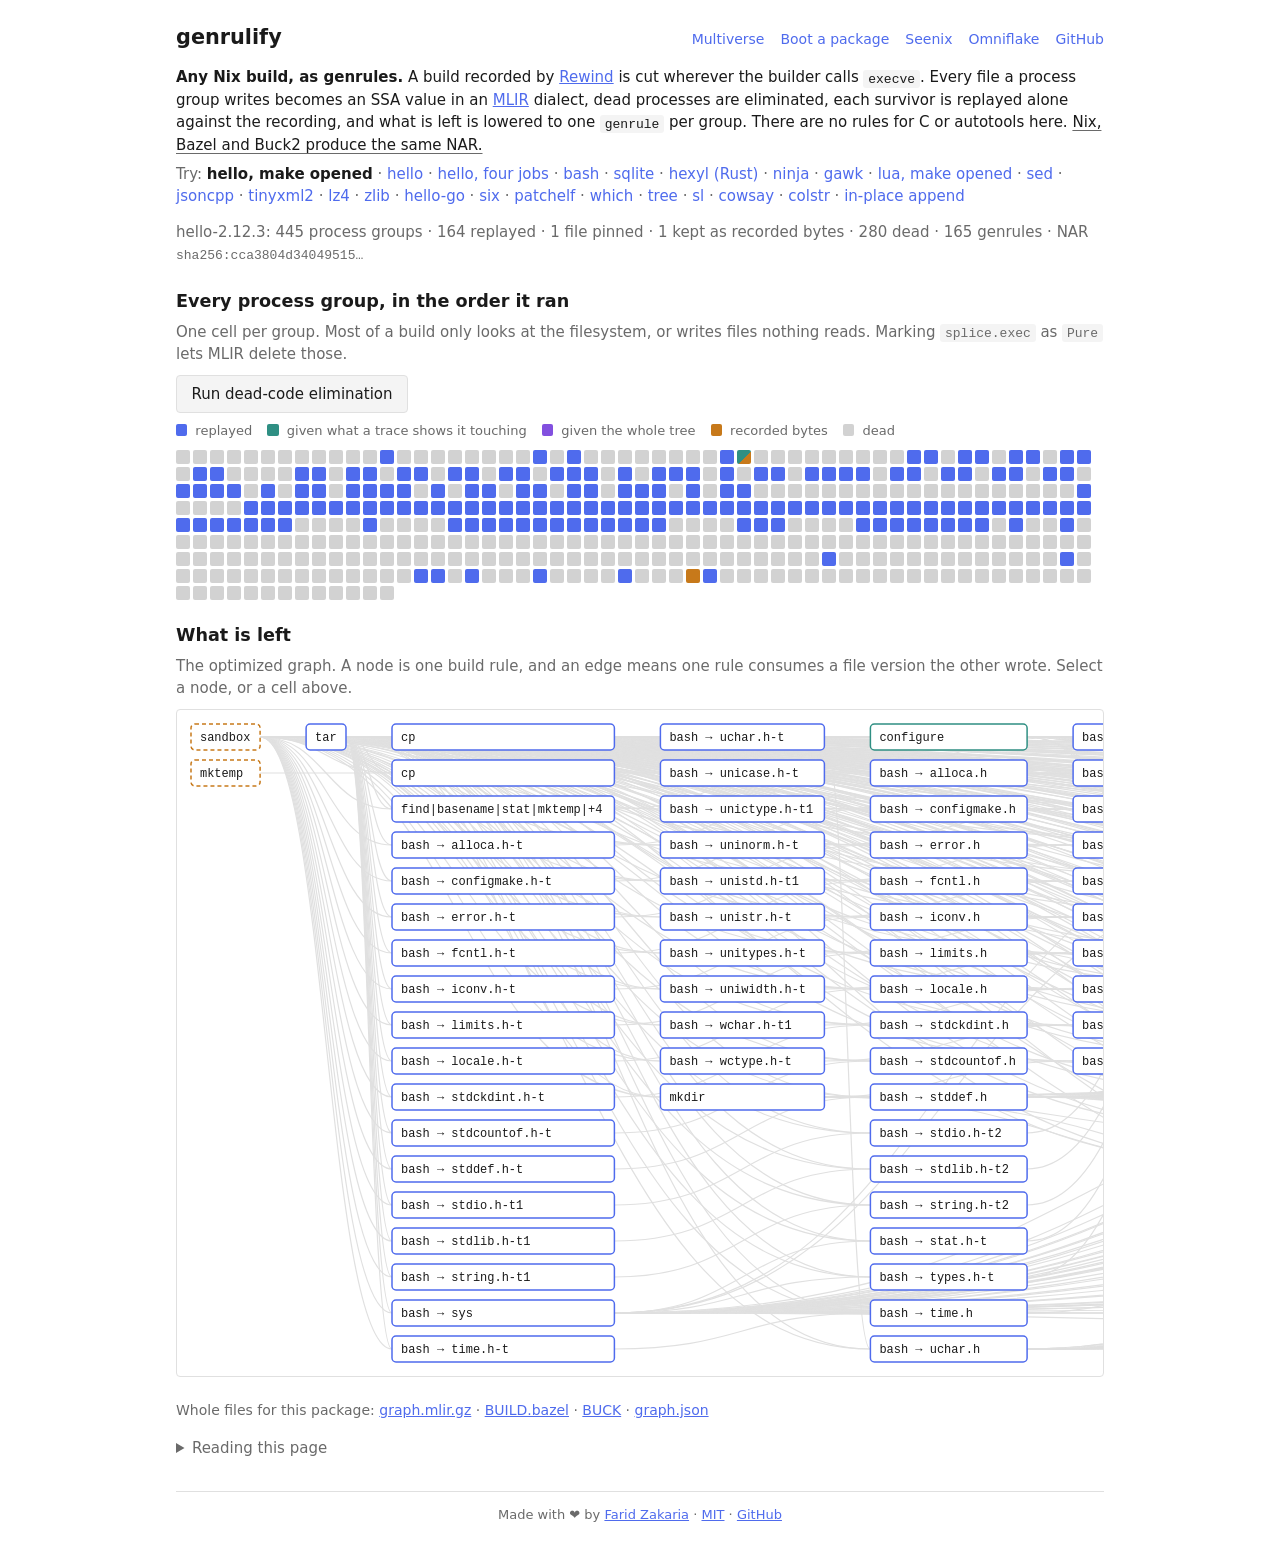
==== site/index.html @ fa7d7a5a "Pin explorer file links to the site revision Open each package artifact on GitHub at the revision us" ====
<!doctype html>
<html lang="en">
  <head>
    <meta charset="utf-8" />
    <meta name="viewport" content="width=device-width, initial-scale=1" />
    <title>genrulify</title>
    <meta
      name="description"
      content="Compile a recorded Nix build into Bazel and Buck2 genrules, one per process group, and get the same NAR out of all three."
    />
    <link
      rel="icon"
      href="data:image/svg+xml,<svg xmlns='http://www.w3.org/2000/svg' viewBox='0 0 100 100'><text y='.9em' font-size='90'>🧬</text></svg>"
    />
    <meta name="theme-color" content="#ffffff" media="(prefers-color-scheme: light)" />
    <meta name="theme-color" content="#16181d" media="(prefers-color-scheme: dark)" />

    <meta property="og:type" content="website" />
    <meta property="og:site_name" content="genrulify" />
    <meta property="og:title" content="genrulify — any Nix build, as genrules" />
    <meta
      property="og:description"
      content="A recorded Nix build, cut at every execve, versioned as SSA over files, and lowered to one Bazel or Buck2 genrule per process group."
    />

    <link rel="stylesheet" href="style.css" />
  </head>
  <body>
    <header class="site">
      <h1><a href=".">genrulify</a></h1>
      <nav class="site">
        <a href="https://nixmultiverse.com/" title="every version of every package nixpkgs ever shipped">
          Multiverse
        </a>
        <a href="https://trynix.dev/" title="trynix: boot anything nixpkgs ever shipped, in your browser">
          Boot a package
        </a>
        <a href="https://seenix.dev/" title="seenix: every byte of a Nix closure, one pixel each">
          Seenix
        </a>
        <a href="https://omniflake.com/" title="omniflake: thousands of Nix flakes from one flake input">
          Omniflake
        </a>
        <a href="https://github.com/fzakaria/genrulify">GitHub</a>
      </nav>
    </header>

    <p class="intro">
      <strong class="lede">Any Nix build, as genrules.</strong> A build recorded by
      <a href="https://rewindvm.dev">Rewind</a> is cut wherever the builder calls
      <code>execve</code>. Every file a process group writes becomes an SSA value in an
      <a href="https://mlir.llvm.org">MLIR</a> dialect, dead processes are eliminated, each
      survivor is replayed alone against the recording, and what is left is lowered to one
      <code>genrule</code> per group. There are no rules for C or autotools here.
      <span class="claim">Nix, Bazel and Buck2 produce the same NAR.</span>
    </p>
    <p class="examples muted">Try: <span id="packages"></span></p>

    <p class="muted" id="stats" aria-live="polite">Loading the recording.</p>

    <h2>Every process group, in the order it ran</h2>
    <p class="muted caption">
      One cell per group. Most of a build only looks at the filesystem, or writes files nothing
      reads. Marking <code>splice.exec</code> as <code>Pure</code> lets MLIR delete those.
    </p>
    <div class="controls">
      <button id="eliminate" type="button" aria-pressed="false">Run dead-code elimination</button>
      <span class="legend">
        <span class="key narrow"></span> replayed
        <span class="key near"></span> given what a trace shows it touching
        <span class="key wide"></span> given the whole tree
        <span class="key literal"></span> recorded bytes
        <span class="key dead"></span> dead
      </span>
    </div>
    <div id="timeline" role="list" aria-label="Process groups"></div>

    <h2>What is left</h2>
    <p class="muted caption">
      The optimized graph. A node is one build rule, and an edge means one rule consumes a file
      version the other wrote. Select a node, or a cell above.
    </p>
    <div id="graph-scroll"><svg id="graph" role="img" aria-label="The optimized build graph"></svg></div>

    <section id="detail" hidden>
      <h2 id="detail-title"></h2>
      <p class="muted" id="detail-summary"></p>
      <nav id="lanes" aria-label="Views of the selected group">
        <a href="#" data-lane="process" class="active">Processes</a>
        <a href="#" data-lane="files">Files</a>
        <a href="#" data-lane="mlir">MLIR</a>
        <a href="#" data-lane="bazel">BUILD.bazel</a>
        <a href="#" data-lane="buck">BUCK</a>
      </nav>
      <div id="lane"></div>
    </section>

    <p id="package-files" class="muted downloads" data-source-root="data">
      Whole files for this package:
      <a id="download-mlir" href="#">graph.mlir.gz</a> ·
      <a id="download-bazel" href="#">BUILD.bazel</a> ·
      <a id="download-buck" href="#">BUCK</a> ·
      <a id="download-json" href="#">graph.json</a>
    </p>

    <details id="help">
      <summary class="muted">Reading this page</summary>
      <p>
        A <em>cut</em> starts where the builder, or a subshell it forked, calls
        <code>execve</code>. Cuts that share a pipe or ran at the same time form a
        <em>group</em>. The filesystem is snapshotted before and after each group, and the
        difference is what the group wrote.
      </p>
      <p>
        A group is <em>replayed</em> when running it alone in a sandbox, given only its recorded
        inputs, leaves files with the recorded hashes. A group that needs more than the files it
        opened is replayed once under a system call tracer and then given exactly the files,
        directories and listings the trace shows it touching. A group that cannot be reproduced, such as
        <code>mktemp</code>, is kept as <em>recorded bytes</em>. A group is <em>dead</em> when no
        output depends on anything it wrote.
      </p>
      <p>
        The graph recomputes the build that was recorded. It is not an incremental build for
        edited sources: change an input and the recording no longer describes the build.
      </p>
      <p>
        Why a graph in which every node passed its replay check has to produce the recorded
        output, under any scheduler, is written up in
        <a href="https://github.com/fzakaria/genrulify/blob/main/docs/theory.md">the theory note</a>.
      </p>
    </details>

    <footer class="muted">
      Made with ❤️ by
      <a href="https://fzakaria.com">Farid Zakaria</a>
      ·
      <a href="https://github.com/fzakaria/genrulify/blob/main/LICENSE">MIT</a>
      ·
      <a href="https://github.com/fzakaria/genrulify">GitHub</a>
      <div id="store" hidden><code id="store-path-footer"></code></div>
    </footer>

    <script type="module" src="js/app.js"></script>
  </body>
</html>
---- site/style.css ----
/* System fonts, one accent, dark mode via media query. The tokens and the
   site chrome match nixpkgs-multiverse, trynix and seenix, so the sites
   read as one family. */
:root {
  --bg: #ffffff;
  --fg: #1a1a1a;
  --muted: #6a6a6a;
  --line: #e0e0e0;
  --accent: #4f6bed;
  --code-bg: #f4f4f4;

  /* One color per outcome of a process group. Replayed groups take the
     accent, so the eye lands on what the build systems run. */
  --narrow: var(--accent);
  --near: #2f8f83;
  --traced: #2f8f83;
  --wide: #8250df;
  --literal: #c7791a;
  --dead: #d2d2d2;
}
@media (prefers-color-scheme: dark) {
  :root {
    --bg: #16181d;
    --fg: #e6e6e6;
    --muted: #9a9a9a;
    --line: #33363d;
    --accent: #8fa3ff;
    --code-bg: #22252c;
    --near: #5fc2b5;
    --traced: #5fc2b5;
    --wide: #c4a7f5;
    --literal: #e0a04a;
    --dead: #3d4048;
  }
}
* {
  box-sizing: border-box;
}
body {
  margin: 0 auto;
  padding: 1rem;
  max-width: 60rem;
  background: var(--bg);
  color: var(--fg);
  font:
    15px/1.5 system-ui,
    sans-serif;
}
h1 {
  font-size: 1.3rem;
  margin: 0.2rem 0;
}
h1 a {
  color: inherit;
  text-decoration: none;
}

/* The site header: the title on the left, the top-level destinations on
   the right. Wraps to two lines on a narrow phone. */
header.site {
  display: flex;
  flex-wrap: wrap;
  align-items: baseline;
  justify-content: space-between;
  gap: 0.3rem 1rem;
  margin: 0.2rem 0 0.6rem;
}
nav.site {
  display: flex;
  flex-wrap: wrap;
  gap: 0.2rem 1rem;
  font-size: 14px;
}
nav.site a {
  color: var(--accent);
  text-decoration: none;
}
nav.site a:hover {
  text-decoration: underline;
}
h2 {
  font-size: 1.1rem;
  margin: 1.4rem 0 0.2rem;
}
.muted {
  color: var(--muted);
}
a {
  color: var(--accent);
}
code {
  font:
    13px/1.5 ui-monospace,
    monospace;
  background: var(--code-bg);
  border-radius: 3px;
  padding: 0.1rem 0.3rem;
}
.lede {
  font-weight: 600;
}
.claim {
  text-decoration: underline var(--muted);
  text-decoration-thickness: 1px;
  text-underline-offset: 3px;
}
.intro,
.examples,
.caption {
  margin: 0.4rem 0;
}
.examples a {
  text-decoration: none;
}
.examples a.active {
  color: var(--fg);
  font-weight: 600;
}
#stats {
  margin: 0.8rem 0 0;
  font-variant-numeric: tabular-nums;
}
#stats code {
  background: none;
  padding: 0;
}

/* The button above the timeline and the key to its colors. */
.controls {
  display: flex;
  flex-wrap: wrap;
  align-items: center;
  gap: 0.5rem 1rem;
  margin: 0.6rem 0;
}
button {
  padding: 0.4rem 0.9rem;
  background: var(--code-bg);
  border: 1px solid var(--line);
  border-radius: 4px;
  font: inherit;
  color: var(--fg);
  cursor: pointer;
}
button:hover {
  border-color: var(--accent);
}
button[aria-pressed="true"] {
  border-color: var(--accent);
  color: var(--accent);
}
.legend {
  font-size: 13px;
  color: var(--muted);
}
.key {
  display: inline-block;
  width: 0.7rem;
  height: 0.7rem;
  margin: 0 0.25rem 0 0.7rem;
  border-radius: 2px;
  vertical-align: -1px;
}
.key:first-child {
  margin-left: 0;
}

/* The timeline: one square per process group, wrapping like text. */
#timeline {
  display: flex;
  flex-wrap: wrap;
  gap: 3px;
}
.cell {
  width: 14px;
  height: 14px;
  padding: 0;
  border: 0;
  border-radius: 2px;
  transition:
    opacity 0.5s,
    transform 0.5s;
}
.cell:hover,
.cell.selected {
  outline: 2px solid var(--fg);
  outline-offset: 1px;
}
.narrow {
  background: var(--narrow);
}
.near,
.traced {
  background: var(--near);
}
.wide {
  background: var(--wide);
}
.literal {
  background: var(--literal);
}
.dead {
  background: var(--dead);
}

/* A replayed group with files pinned to the recording keeps its color and
   gains a corner of the literal color. */
.cell.pinned {
  background-image: linear-gradient(135deg, transparent 55%, var(--literal) 55%);
}

/* After elimination the dead cells shrink away and the rest keep their
   place, so the survivors can be found where they ran. */
#timeline.eliminated .cell.dead {
  opacity: 0.12;
  transform: scale(0.45);
}

/* The graph scrolls sideways when a build has a long chain. */
#graph-scroll {
  overflow-x: auto;
  border: 1px solid var(--line);
  border-radius: 4px;
  margin: 0.6rem 0;
}
#graph {
  display: block;
}
#graph .edge {
  fill: none;
  stroke: var(--line);
  stroke-width: 1.2;
}
#graph .edge.touching {
  stroke: var(--fg);
  stroke-width: 1.6;
}
#graph .node rect {
  fill: var(--bg);
  stroke-width: 1.5;
  rx: 4px;
  cursor: pointer;
}
#graph .node text {
  font:
    12px ui-monospace,
    monospace;
  fill: var(--fg);
  pointer-events: none;
}
#graph .node.narrow rect {
  stroke: var(--narrow);
}
#graph .node.near rect,
#graph .node.traced rect {
  stroke: var(--near);
}
#graph .node.wide rect {
  stroke: var(--wide);
}
#graph .node.literal rect {
  stroke: var(--literal);
  stroke-dasharray: 4 3;
}
#graph .node.output rect {
  stroke: var(--fg);
  fill: var(--code-bg);
}
#graph .node.selected rect {
  fill: var(--code-bg);
  stroke-width: 2.5;
}

/* The lanes of the detail panel: anchors over a rule, like the tab strips
   on the sibling sites. */
#lanes {
  display: flex;
  flex-wrap: wrap;
  border-bottom: 1px solid var(--line);
  margin: 0.6rem 0;
}
#lanes a {
  padding: 0.4rem 0.8rem;
  color: var(--muted);
  text-decoration: none;
  border-bottom: 2px solid transparent;
  margin-bottom: -1px;
}
#lanes a.active {
  color: var(--fg);
  border-bottom-color: var(--accent);
}
pre {
  font:
    13px/1.5 ui-monospace,
    monospace;
  background: var(--code-bg);
  border-radius: 4px;
  padding: 0.7rem 0.8rem;
  overflow-x: auto;
  margin: 0.5rem 0;
}

/* Tables of file entries. */
table {
  border-collapse: collapse;
  width: 100%;
  font-size: 13px;
}
th {
  text-align: left;
  font-weight: 600;
  color: var(--muted);
  border-bottom: 1px solid var(--line);
  padding: 0.25rem 0.5rem 0.25rem 0;
}
td {
  padding: 0.2rem 0.5rem 0.2rem 0;
  vertical-align: top;
  border-bottom: 1px solid var(--line);
  overflow-wrap: anywhere;
}
td code {
  background: none;
  padding: 0;
}
.unused {
  color: var(--muted);
}
.downloads {
  margin-top: 1.4rem;
  font-size: 14px;
}
#help {
  margin-top: 1rem;
}
#help summary {
  cursor: pointer;
}
footer {
  margin-top: 2rem;
  padding: 0.8rem 0;
  border-top: 1px solid var(--line);
  font-size: 13px;
  text-align: center;
}
#store code {
  font-size: min(12px, 2.1vw);
  white-space: nowrap;
  background: none;
  padding: 0;
}
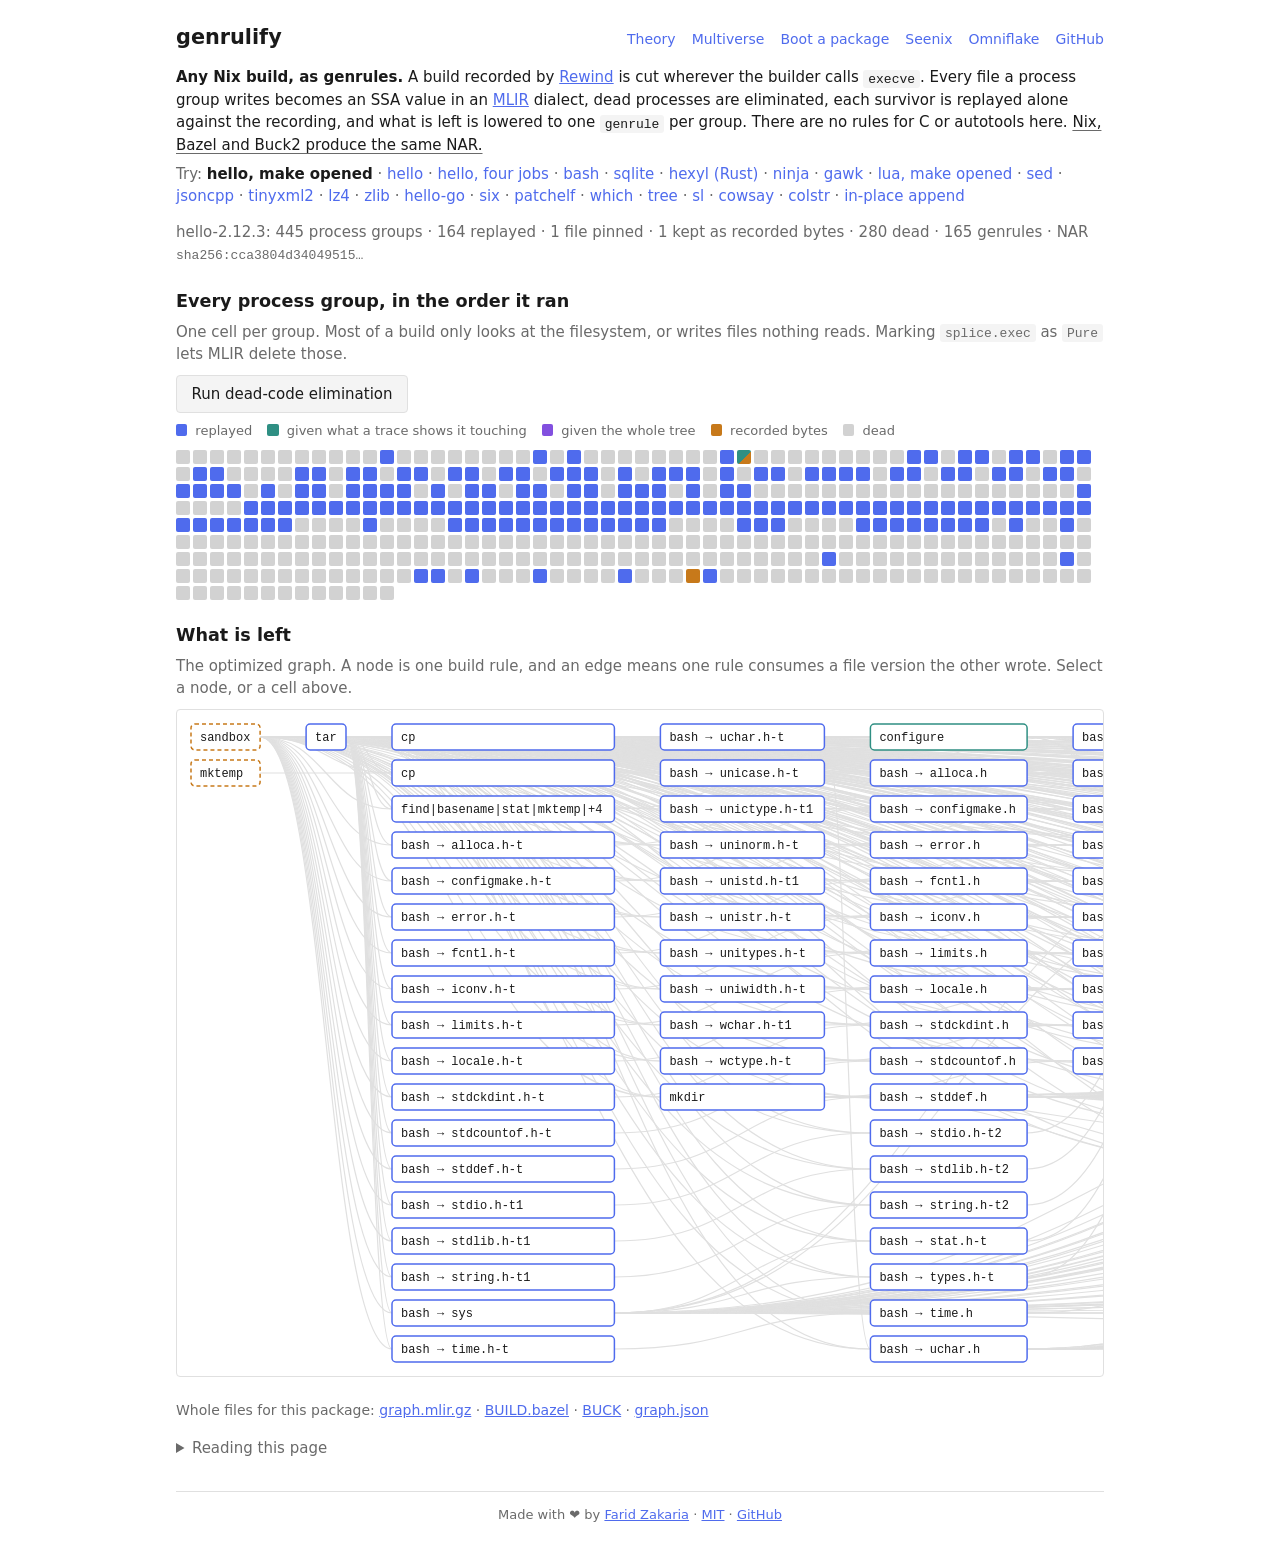
==== commit f87b830e: "Explain replay and the splice dialect on the site Follow two writes in a real recording from their S" ====
--- a/site/index.html
+++ b/site/index.html
@@ -29,6 +29,7 @@
     <header class="site">
       <h1><a href=".">genrulify</a></h1>
       <nav class="site">
+        <a href="theory.html">Theory</a>
         <a href="https://nixmultiverse.com/" title="every version of every package nixpkgs ever shipped">
           Multiverse
         </a>
@@ -126,7 +127,7 @@
       <p>
         Why a graph in which every node passed its replay check has to produce the recorded
         output, under any scheduler, is written up in
-        <a href="https://github.com/fzakaria/genrulify/blob/main/docs/theory.md">the theory note</a>.
+        <a href="theory.html#composition">the theory behind the genrules</a>.
       </p>
     </details>
 
--- a/site/style.css
+++ b/site/style.css
@@ -350,3 +350,28 @@
   background: none;
   padding: 0;
 }
+
+/* Keep the proof readable and let long MLIR instructions scroll within the page. */
+.wordmark {
+  color: inherit;
+  font-size: 1.3rem;
+  font-weight: 700;
+  text-decoration: none;
+}
+.theory {
+  max-width: 74ch;
+  margin: 2rem auto;
+}
+.theory h1 {
+  font-size: 1.7rem;
+  line-height: 1.2;
+}
+.theory h3 {
+  font-size: 1rem;
+  margin-bottom: 0;
+}
+.theory caption {
+  text-align: left;
+  font-weight: 600;
+  padding-bottom: 0.4rem;
+}
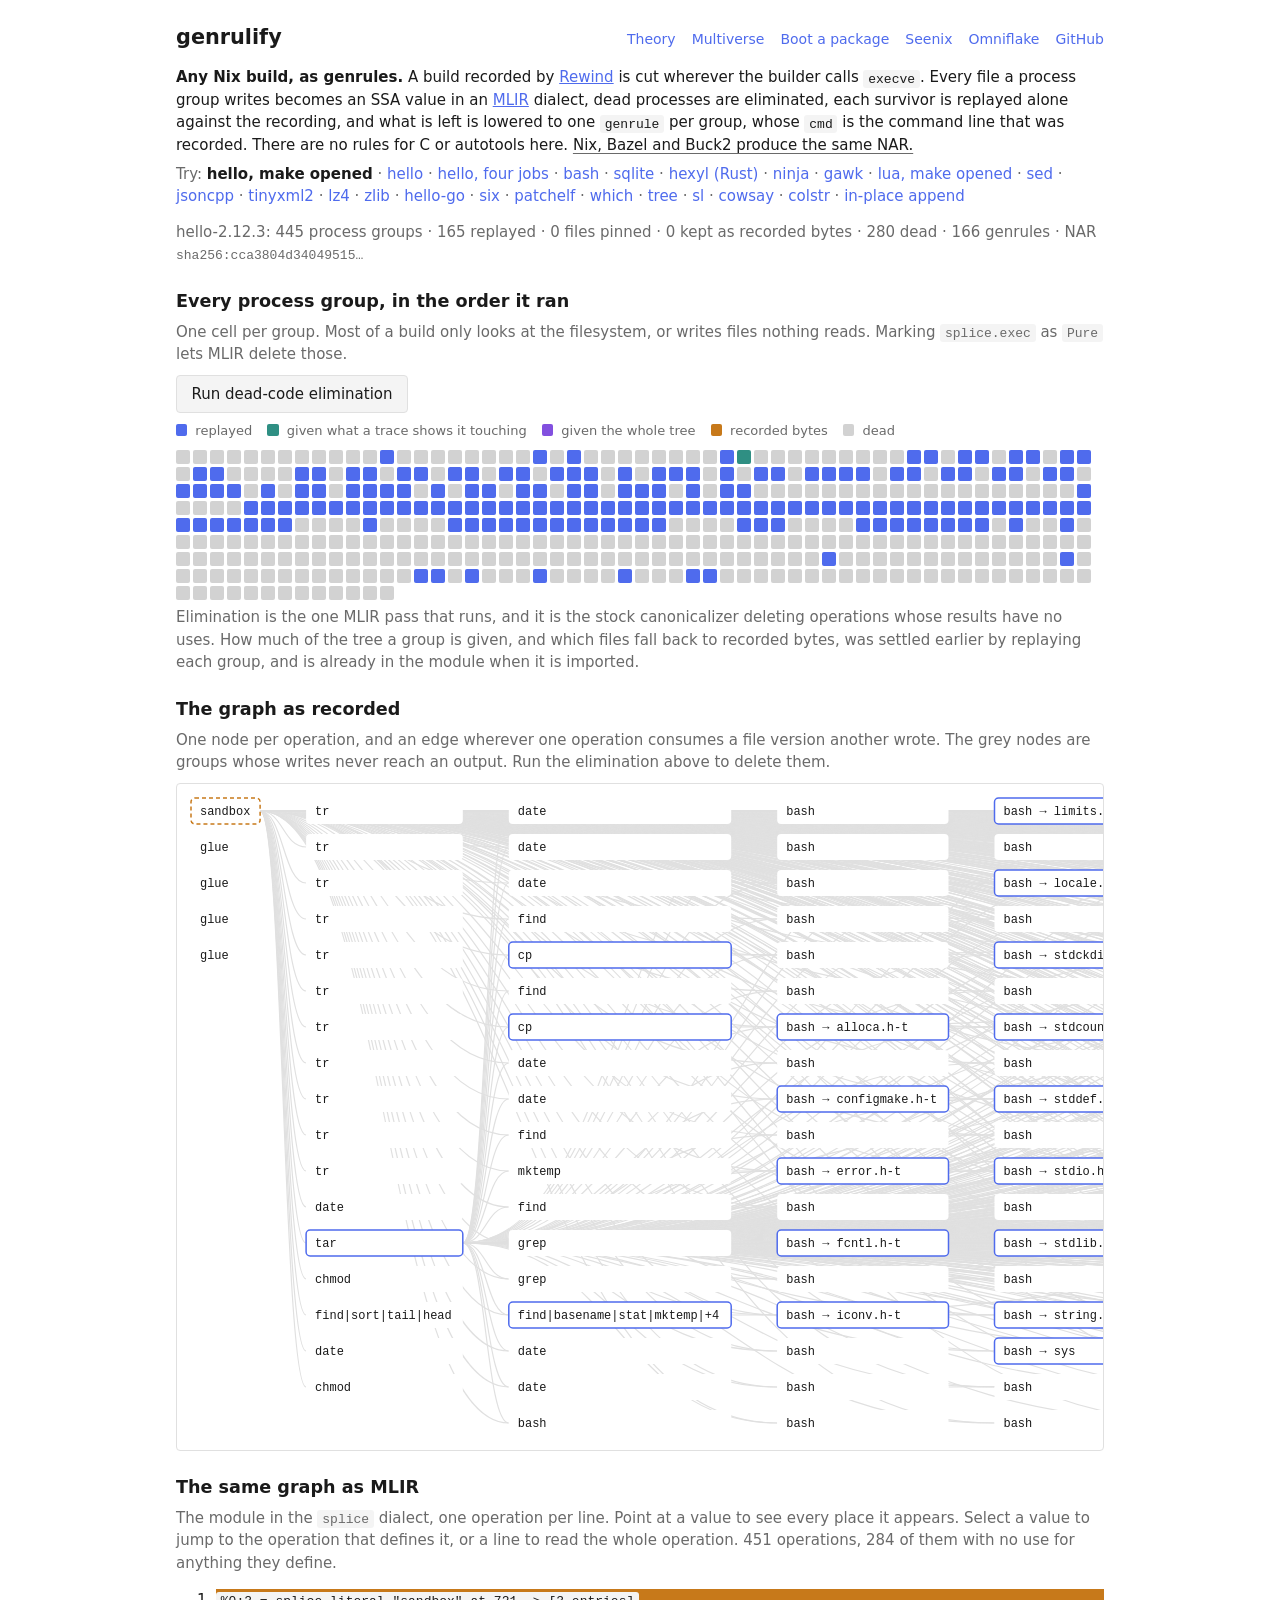
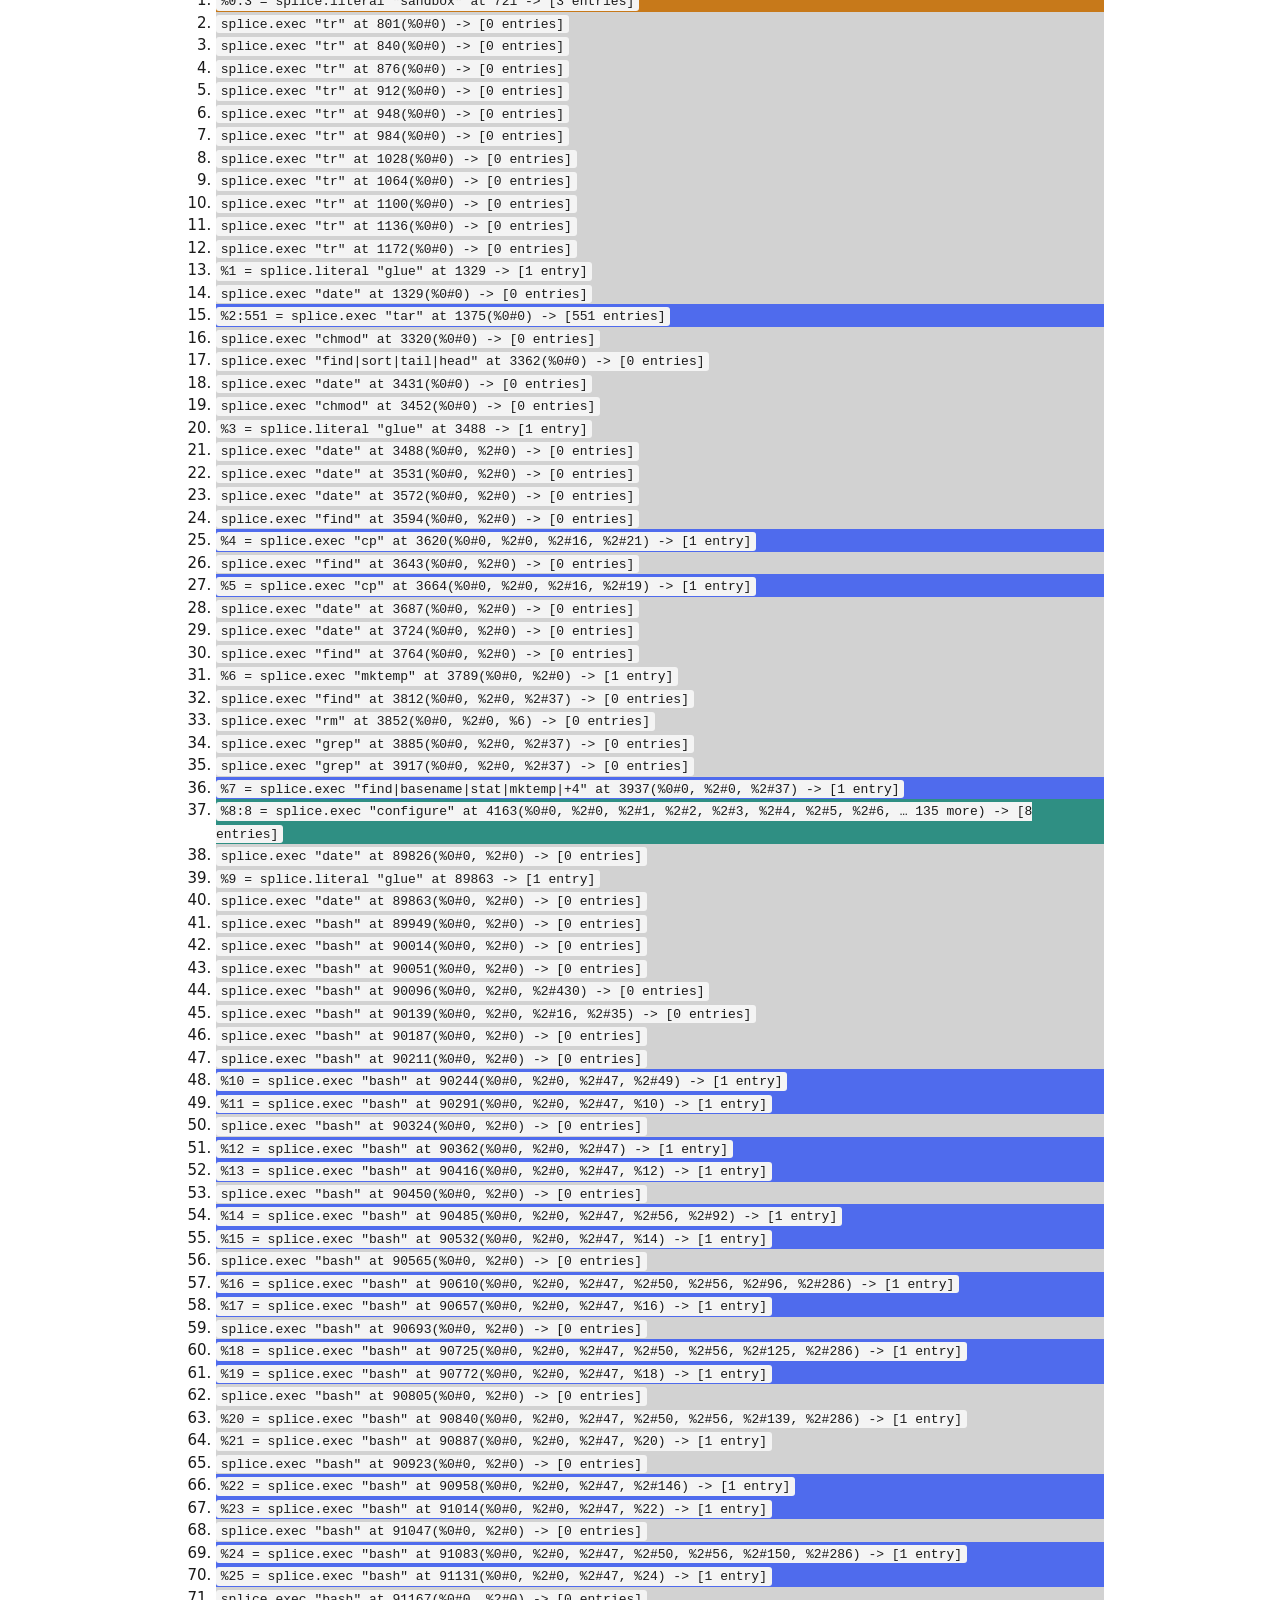
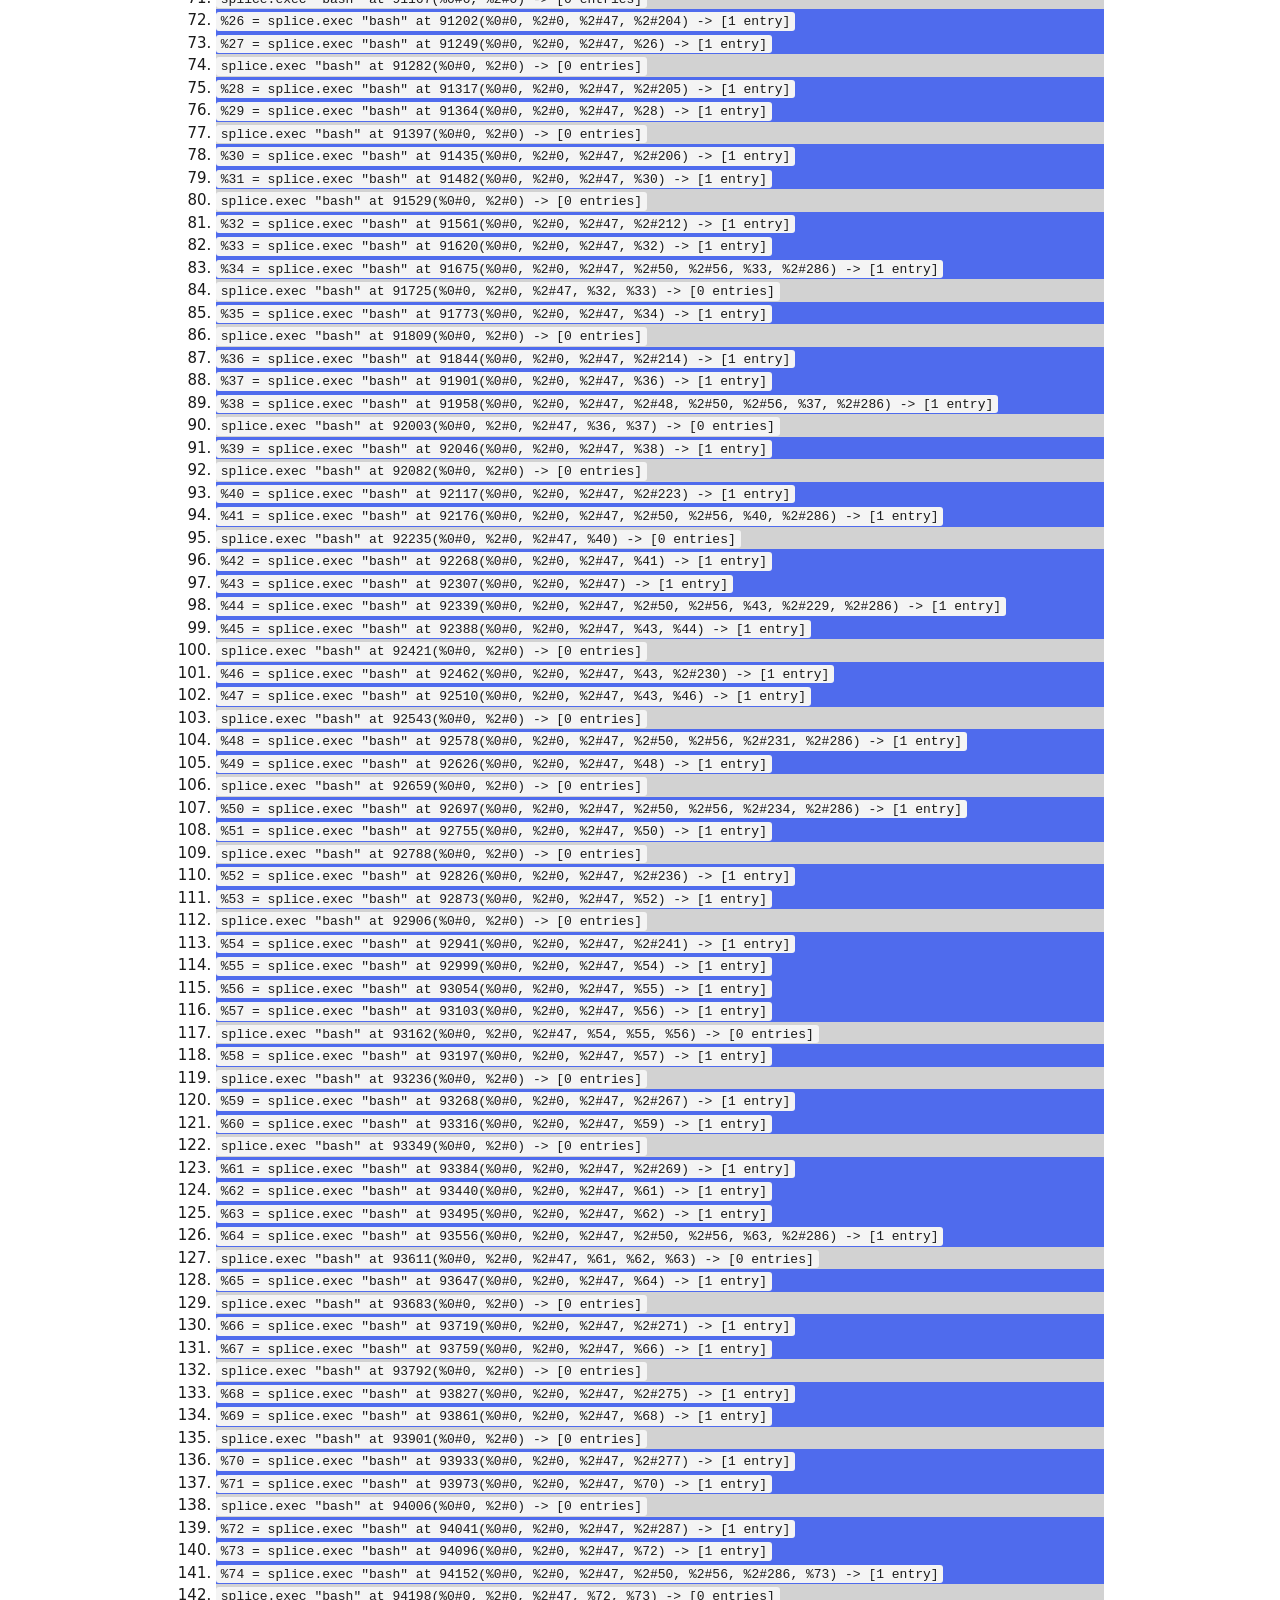
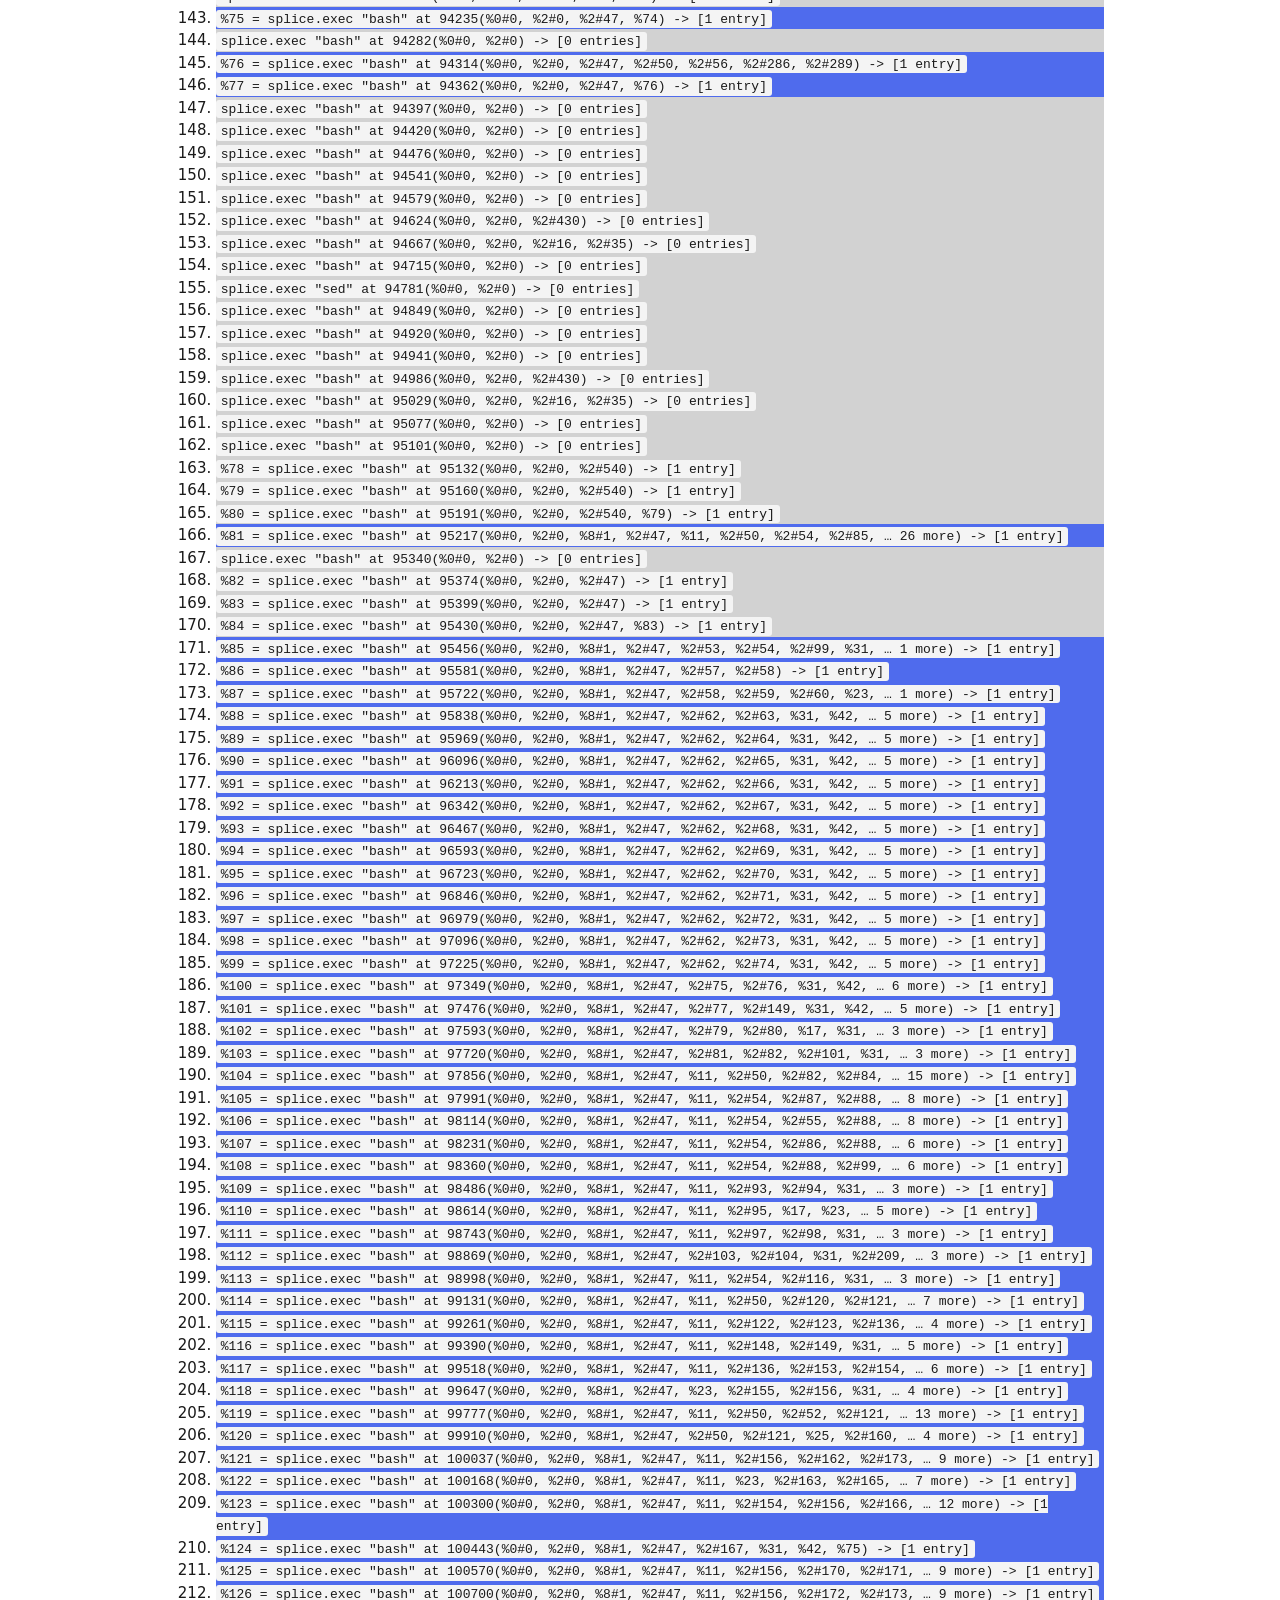
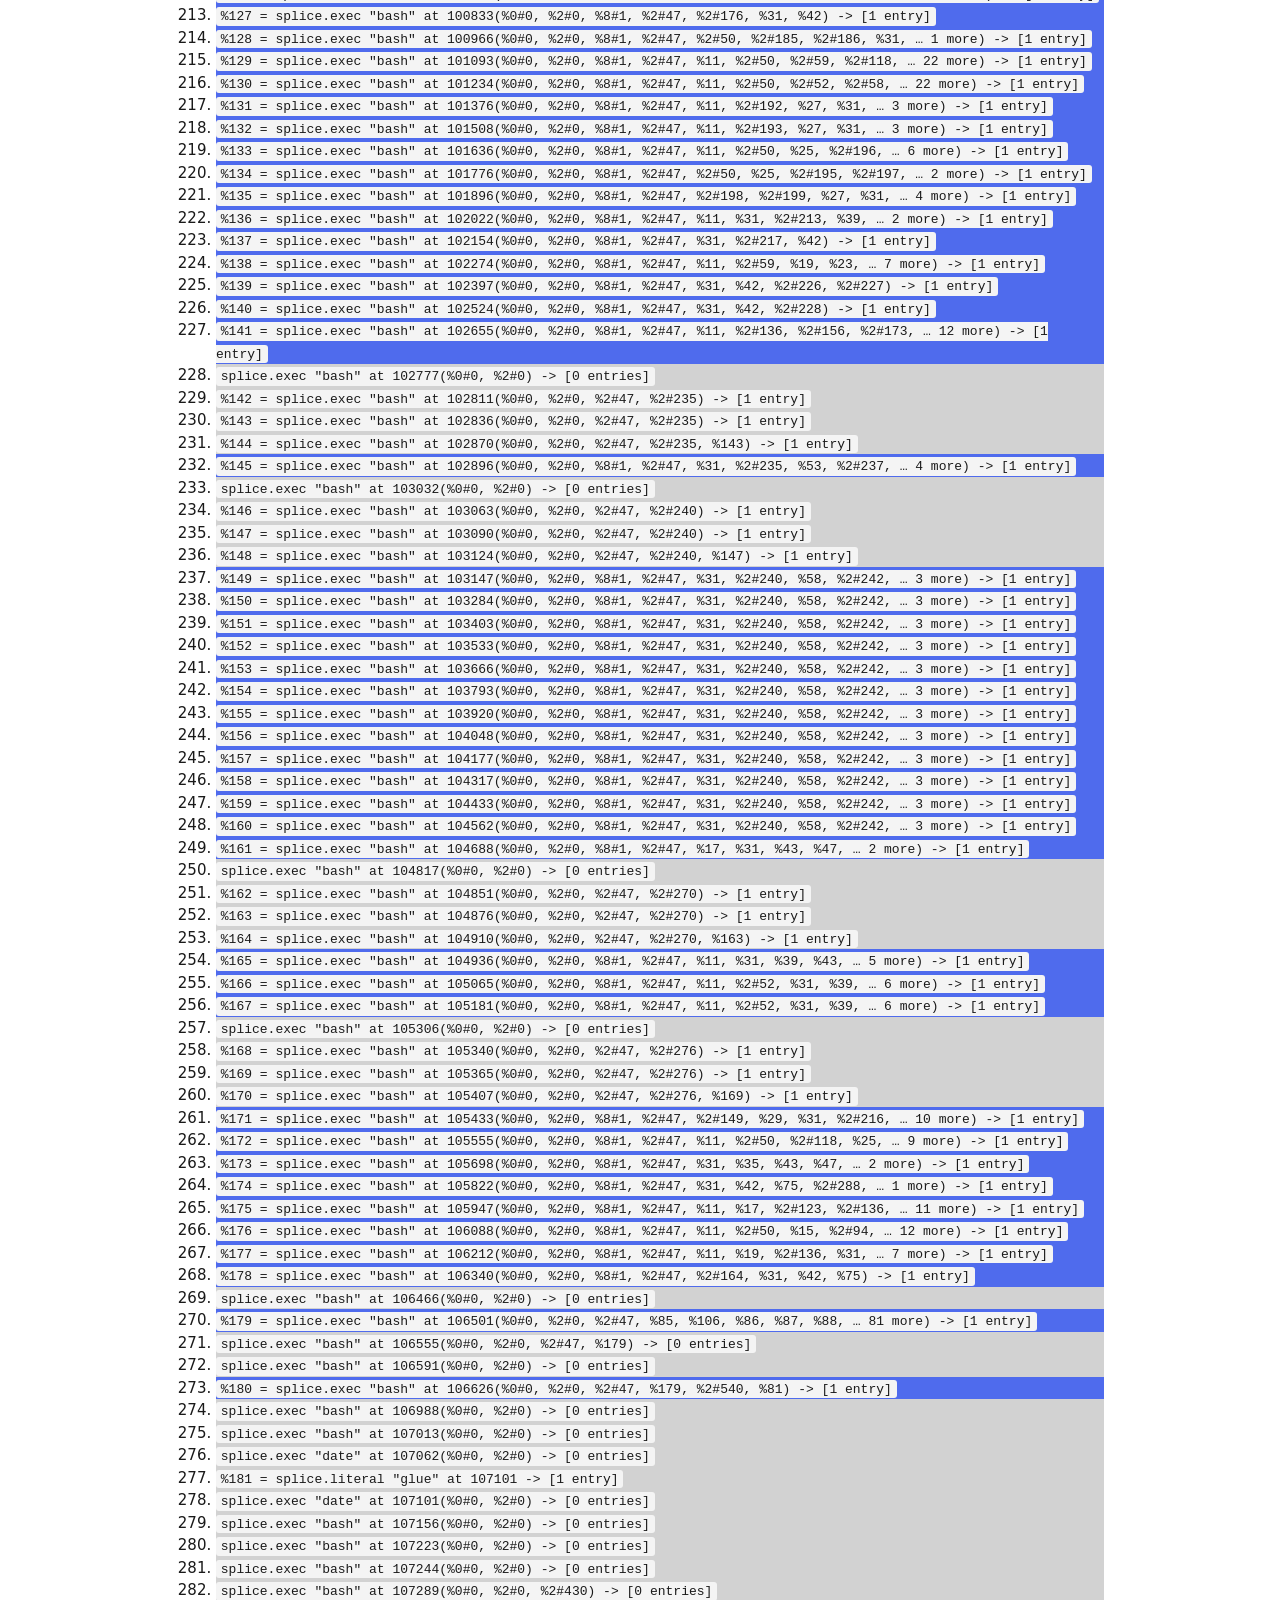
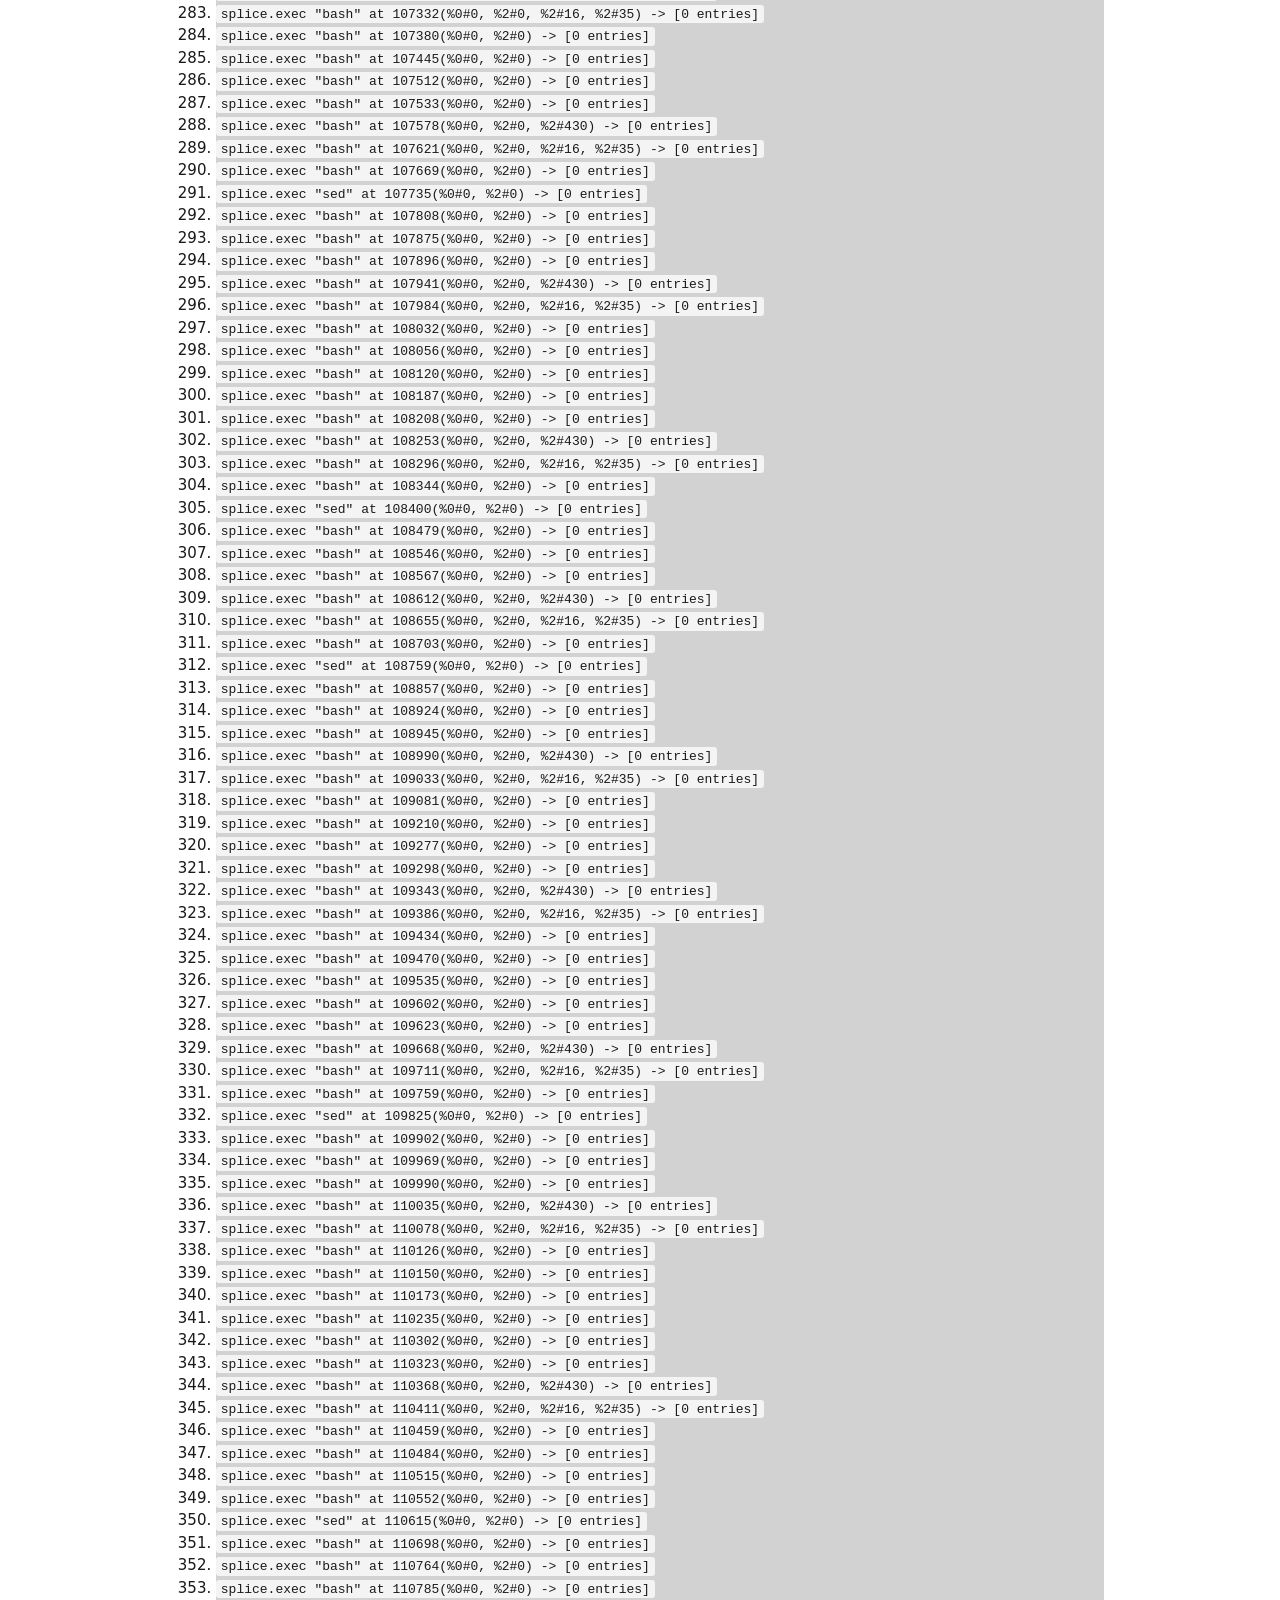
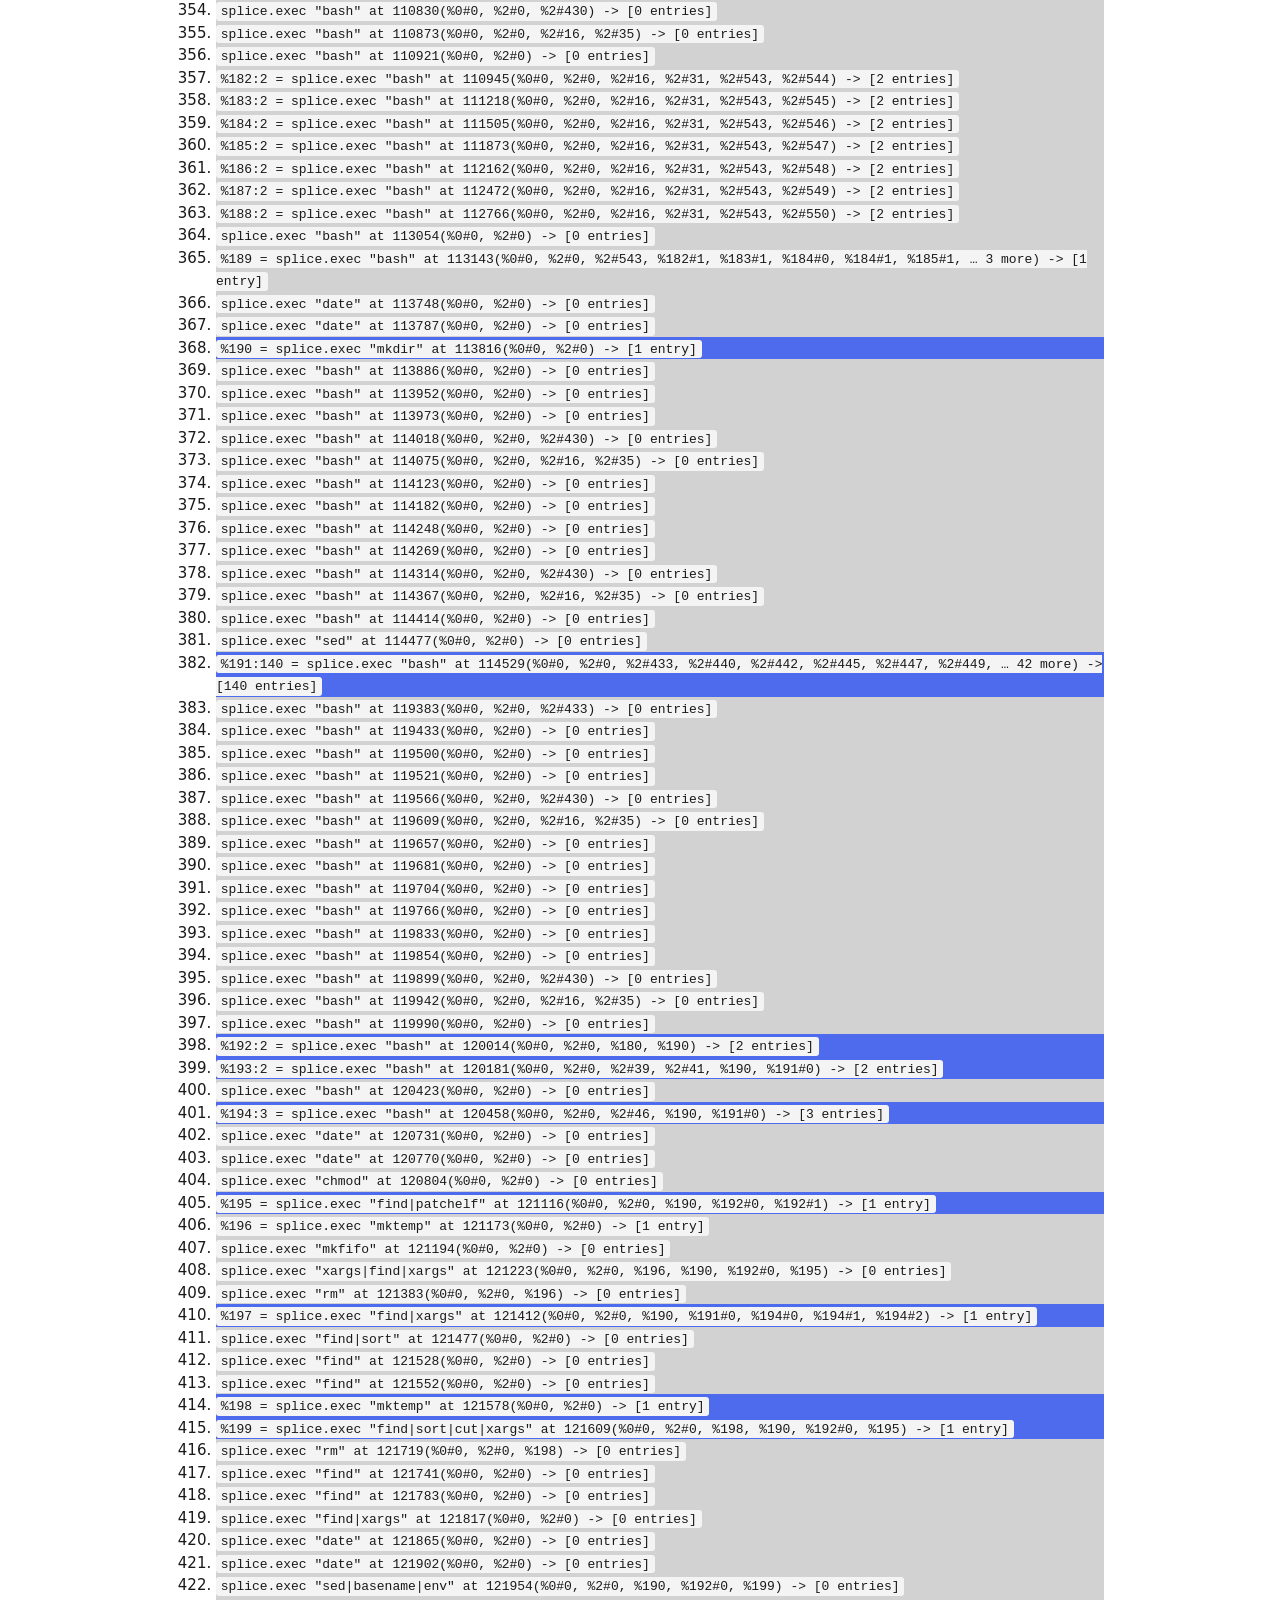
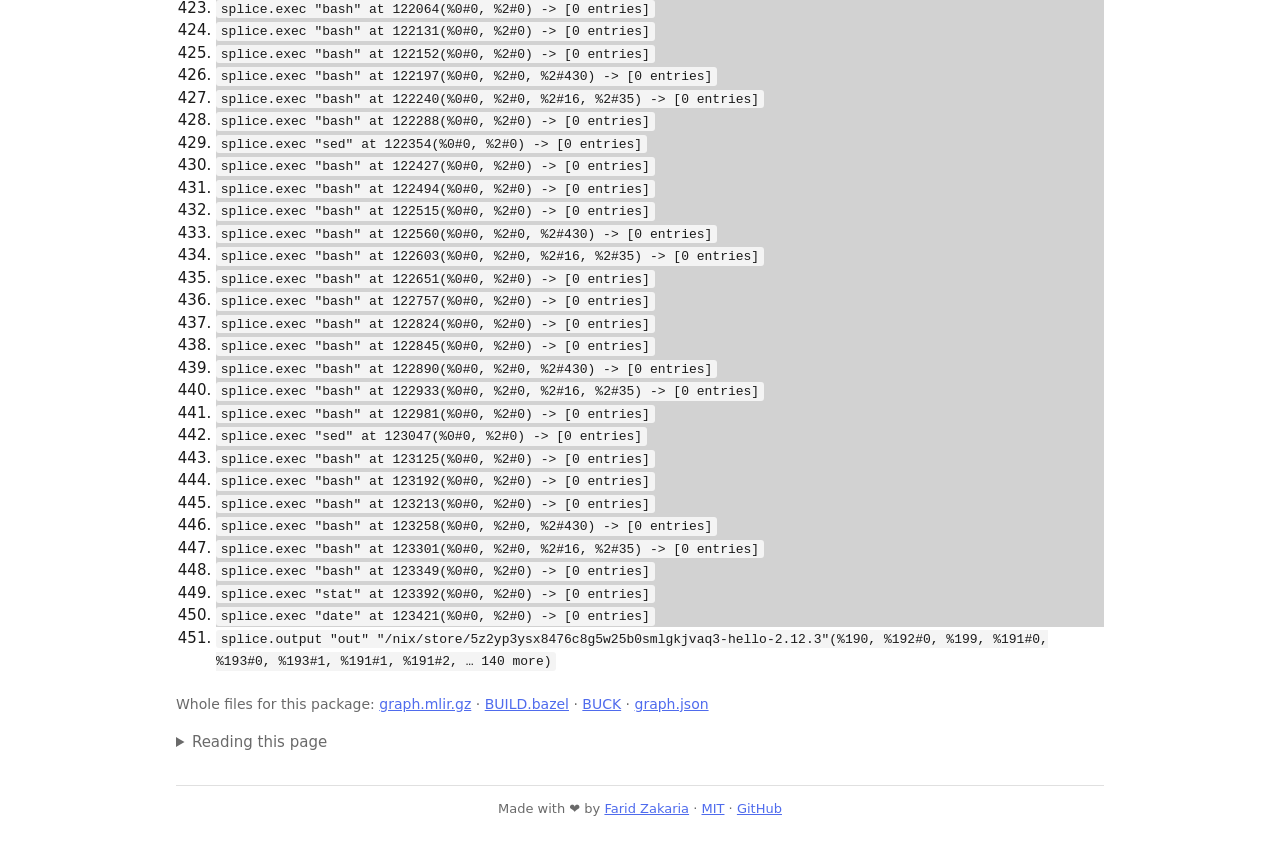
==== commit 5ae54954: "Regenerate the site data with recorded commands The build files and graphs on the site were still fr" ====
--- a/site/index.html
+++ b/site/index.html
@@ -52,7 +52,8 @@
       <code>execve</code>. Every file a process group writes becomes an SSA value in an
       <a href="https://mlir.llvm.org">MLIR</a> dialect, dead processes are eliminated, each
       survivor is replayed alone against the recording, and what is left is lowered to one
-      <code>genrule</code> per group. There are no rules for C or autotools here.
+      <code>genrule</code> per group, whose <code>cmd</code> is the command line that was
+      recorded. There are no rules for C or autotools here.
       <span class="claim">Nix, Bazel and Buck2 produce the same NAR.</span>
     </p>
     <p class="examples muted">Try: <span id="packages"></span></p>
@@ -75,13 +76,24 @@
       </span>
     </div>
     <div id="timeline" role="list" aria-label="Process groups"></div>
+    <p class="muted caption">
+      Elimination is the one MLIR pass that runs, and it is the stock canonicalizer deleting
+      operations whose results have no uses. How much of the tree a group is given, and which
+      files fall back to recorded bytes, was settled earlier by replaying each group, and is
+      already in the module when it is imported.
+    </p>
 
-    <h2>What is left</h2>
+    <h2 id="graph-title">The graph as recorded</h2>
+    <p class="muted caption" id="graph-caption"></p>
+    <div id="graph-scroll"><svg id="graph" role="img" aria-label="The build graph"></svg></div>
+
+    <h2>The same graph as MLIR</h2>
     <p class="muted caption">
-      The optimized graph. A node is one build rule, and an edge means one rule consumes a file
-      version the other wrote. Select a node, or a cell above.
+      The module in the <code>splice</code> dialect, one operation per line. Point at a value to
+      see every place it appears. Select a value to jump to the operation that defines it, or a
+      line to read the whole operation. <span id="module-caption"></span>
     </p>
-    <div id="graph-scroll"><svg id="graph" role="img" aria-label="The optimized build graph"></svg></div>
+    <ol id="module" aria-label="The operations of the module"></ol>
 
     <section id="detail" hidden>
       <h2 id="detail-title"></h2>
@@ -116,9 +128,20 @@
         A group is <em>replayed</em> when running it alone in a sandbox, given only its recorded
         inputs, leaves files with the recorded hashes. A group that needs more than the files it
         opened is replayed once under a system call tracer and then given exactly the files,
-        directories and listings the trace shows it touching. A group that cannot be reproduced, such as
-        <code>mktemp</code>, is kept as <em>recorded bytes</em>. A group is <em>dead</em> when no
-        output depends on anything it wrote.
+        directories and listings the trace shows it touching. A file that differs on every run,
+        such as a log with a timestamp in it, is <em>pinned</em>: the group still runs, and that
+        one file is taken from the recording. A group is kept as <em>recorded bytes</em> when
+        it cannot be reproduced at all, or when the only thing of it that a later step reads is
+        pinned. hello's <code>make check</code> is one: the install step looks at its test log
+        and at nothing else it wrote, so the tests do not run again. A group is <em>dead</em>
+        when no output depends on anything it wrote.
+      </p>
+      <p>
+        A rule's <code>cmd</code> is the recorded command line, handed to
+        <code>sandbox.sh</code>, a shell script that ships in the generated workspace. The
+        script puts the rule's inputs back at the paths the command saw, runs the command, and
+        fails the rule unless every output has the recorded hash. The BUILD.bazel and BUCK tabs
+        show the rule for whichever node is selected.
       </p>
       <p>
         The graph recomputes the build that was recorded. It is not an incremental build for
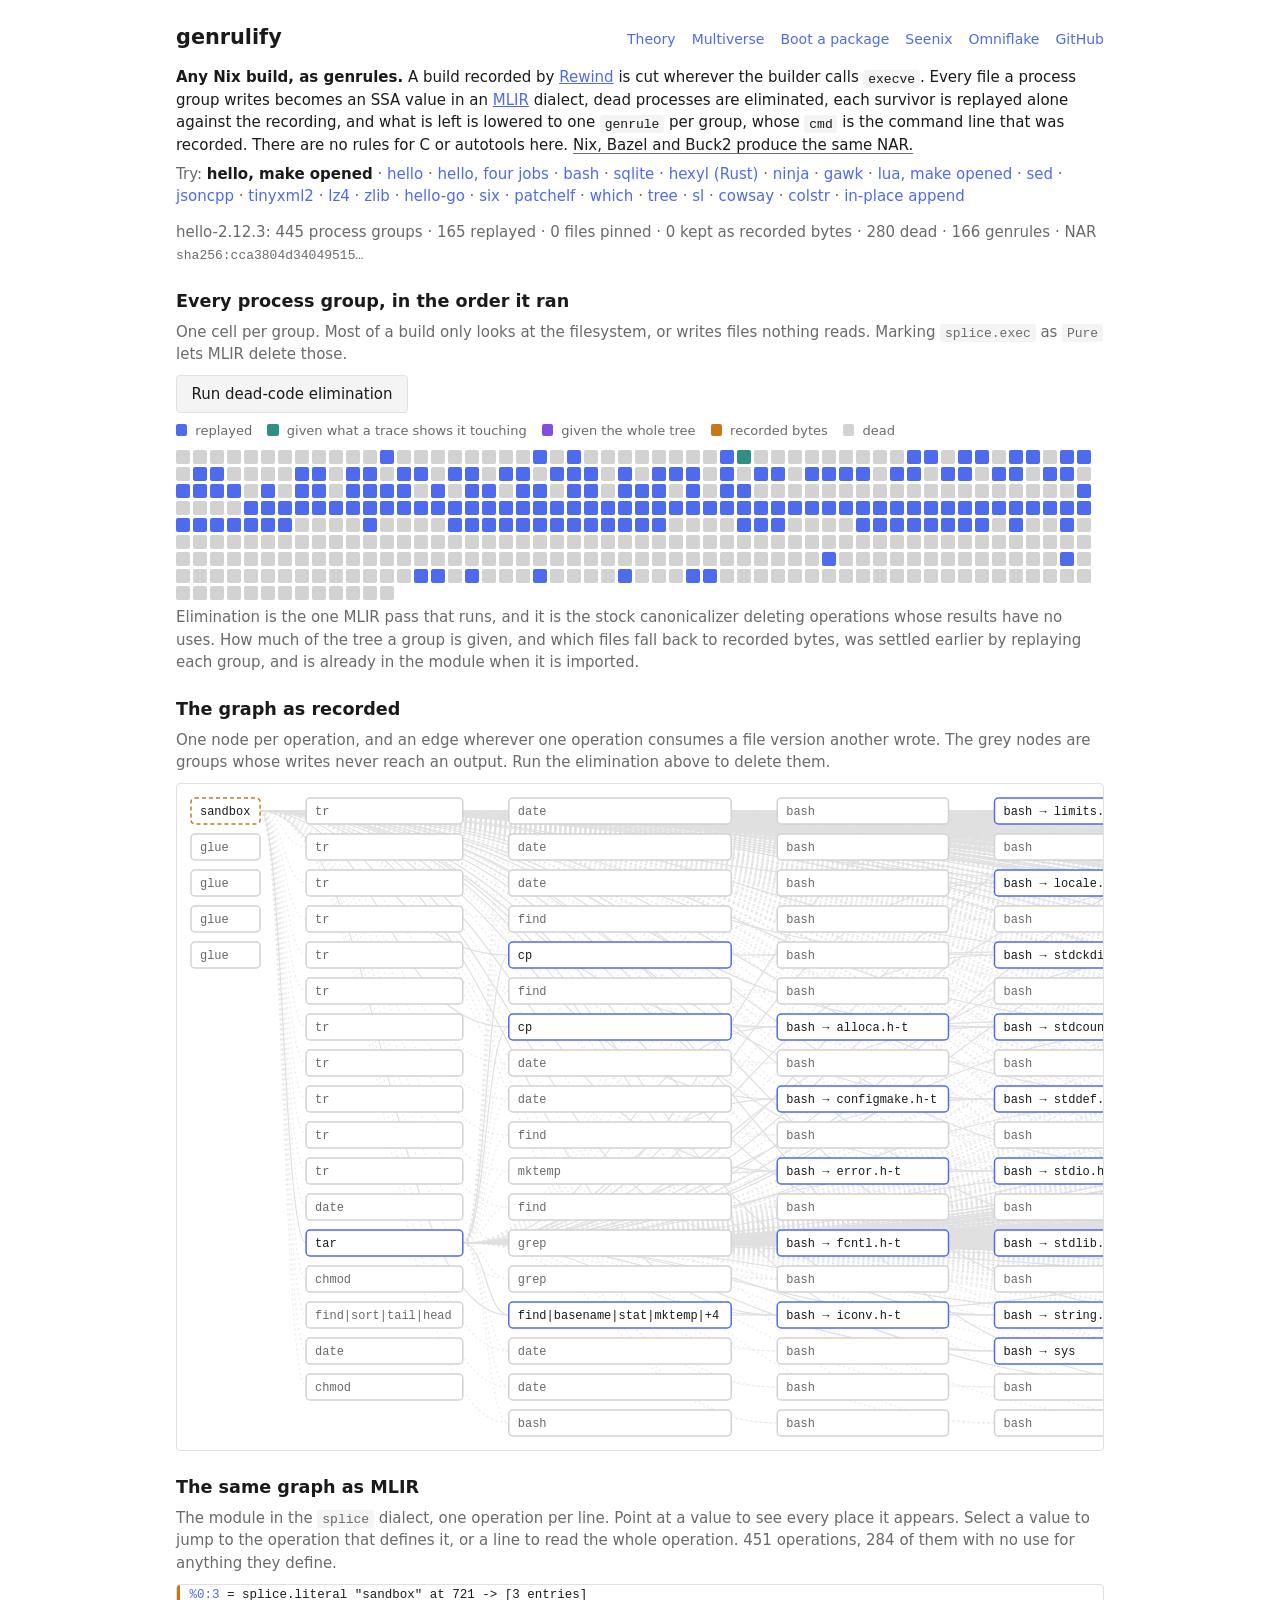
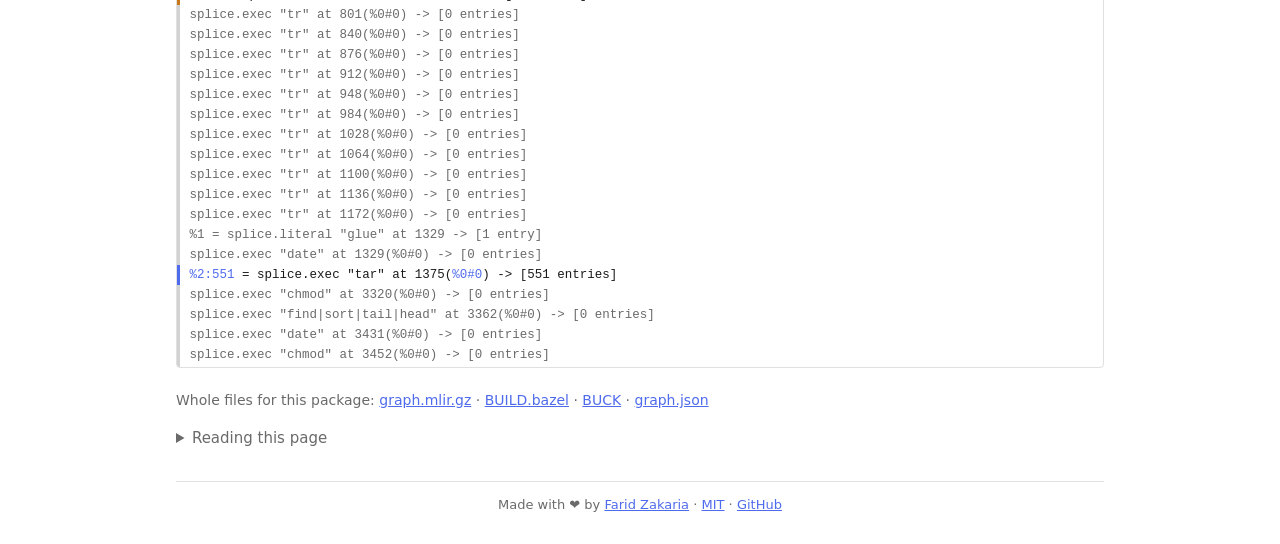
==== commit 219f2de1: "Show elimination and the module in the explorer The elimination button only dimmed cells of the time" ====
--- a/site/index.html
+++ b/site/index.html
@@ -130,11 +130,10 @@
         opened is replayed once under a system call tracer and then given exactly the files,
         directories and listings the trace shows it touching. A file that differs on every run,
         such as a log with a timestamp in it, is <em>pinned</em>: the group still runs, and that
-        one file is taken from the recording. A group is kept as <em>recorded bytes</em> when
-        it cannot be reproduced at all, or when the only thing of it that a later step reads is
-        pinned. hello's <code>make check</code> is one: the install step looks at its test log
-        and at nothing else it wrote, so the tests do not run again. A group is <em>dead</em>
-        when no output depends on anything it wrote.
+        one file is taken from the recording. A group that cannot be reproduced at all, such as
+        hello's <code>make check</code>, whose test log never matches, is kept as
+        <em>recorded bytes</em>. A group is <em>dead</em> when no output depends on anything it
+        wrote.
       </p>
       <p>
         A rule's <code>cmd</code> is the recorded command line, handed to
--- a/site/style.css
+++ b/site/style.css
@@ -231,6 +231,42 @@
   stroke: var(--line);
   stroke-width: 1.2;
 }
+
+/* An edge into an eliminated operation is drawn fainter. */
+#graph .edge.dead {
+  stroke-dasharray: 2 3;
+  opacity: 0.6;
+}
+
+/* Elimination: the nodes that stay slide to their new places, the dead
+   ones fade, and the edges are redrawn once the nodes have arrived. The
+   leaving duration matches LEAVE_MILLISECONDS in graph.js. */
+#graph .node {
+  transition:
+    transform 0.45s ease,
+    opacity 0.45s ease;
+}
+#graph .node.leaving {
+  opacity: 0;
+  pointer-events: none;
+}
+#graph .node.entering,
+#graph .edges.redrawn .edge {
+  animation: appear 0.4s ease 0.3s backwards;
+}
+@keyframes appear {
+  from {
+    opacity: 0;
+  }
+}
+@media (prefers-reduced-motion: reduce) {
+  #graph .node,
+  #graph .node.entering,
+  #graph .edges.redrawn .edge {
+    transition: none;
+    animation: none;
+  }
+}
 #graph .edge.touching {
   stroke: var(--fg);
   stroke-width: 1.6;
@@ -262,6 +298,12 @@
   stroke: var(--literal);
   stroke-dasharray: 4 3;
 }
+#graph .node.dead rect {
+  stroke: var(--dead);
+}
+#graph .node.dead text {
+  fill: var(--muted);
+}
 #graph .node.output rect {
   stroke: var(--fg);
   fill: var(--code-bg);
@@ -269,6 +311,75 @@
 #graph .node.selected rect {
   fill: var(--code-bg);
   stroke-width: 2.5;
+}
+
+/* The module listing: one operation per line in a box that scrolls, with
+   the outcome color down the left edge. */
+#module {
+  list-style: none;
+  margin: 0.6rem 0;
+  padding: 0;
+  max-height: 24rem;
+  overflow: auto;
+  position: relative;
+  border: 1px solid var(--line);
+  border-radius: 4px;
+  font:
+    12.5px/1.6 ui-monospace,
+    monospace;
+}
+#module .op {
+  padding: 0 0.6rem;
+  border-left: 3px solid var(--line);
+  background: none;
+  white-space: pre;
+  cursor: pointer;
+}
+#module .op code {
+  background: none;
+  padding: 0;
+  font: inherit;
+}
+#module .op:hover,
+#module .op.selected {
+  background: var(--code-bg);
+}
+#module .op.narrow {
+  border-left-color: var(--narrow);
+}
+#module .op.near,
+#module .op.traced {
+  border-left-color: var(--near);
+}
+#module .op.wide {
+  border-left-color: var(--wide);
+}
+#module .op.literal {
+  border-left-color: var(--literal);
+}
+#module .op.output {
+  border-left-color: var(--fg);
+}
+#module .op.dead {
+  border-left-color: var(--dead);
+  color: var(--muted);
+}
+
+/* An SSA value. Pointing at one marks every other place it appears. */
+.value {
+  color: var(--accent);
+  border-radius: 2px;
+  cursor: pointer;
+}
+#module .op.dead .value {
+  color: inherit;
+}
+.value.same {
+  background: var(--accent);
+  color: var(--bg);
+}
+#module .op.dead .value.same {
+  color: var(--bg);
 }
 
 /* The lanes of the detail panel: anchors over a rule, like the tab strips
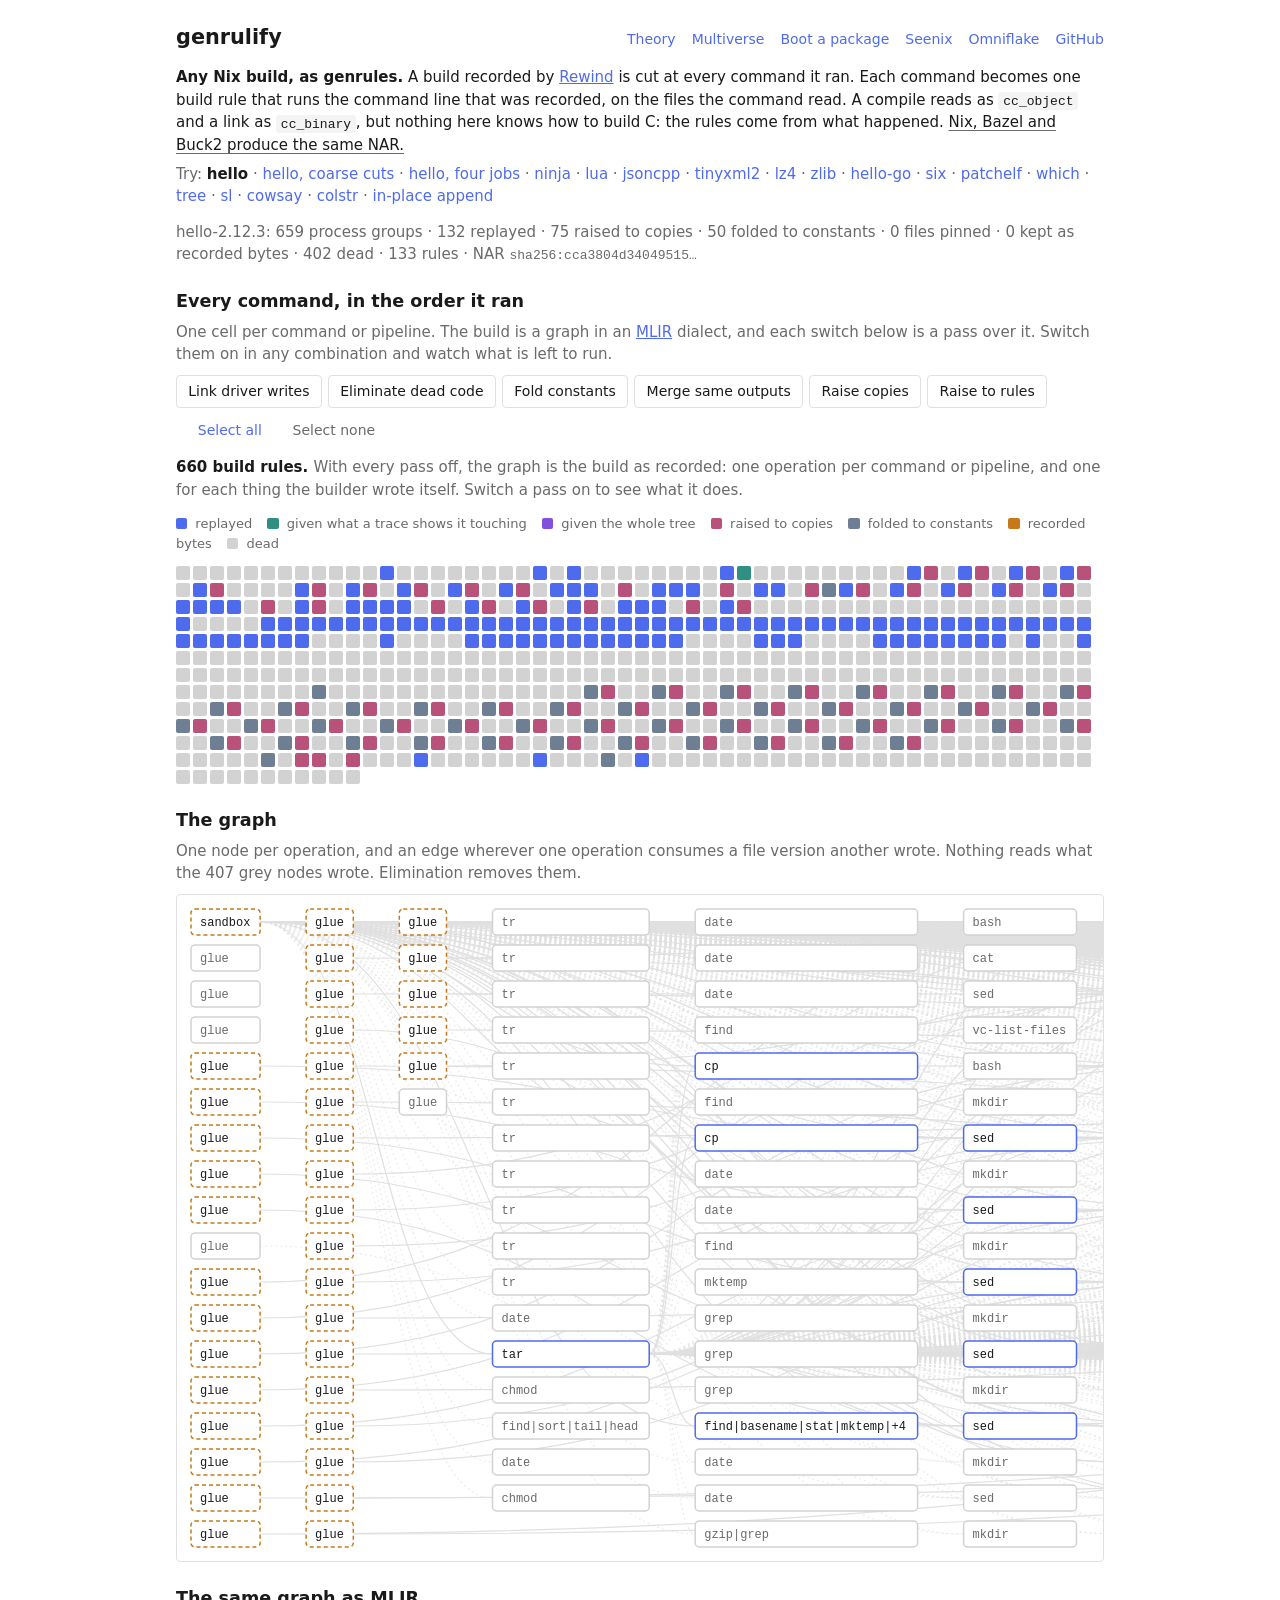
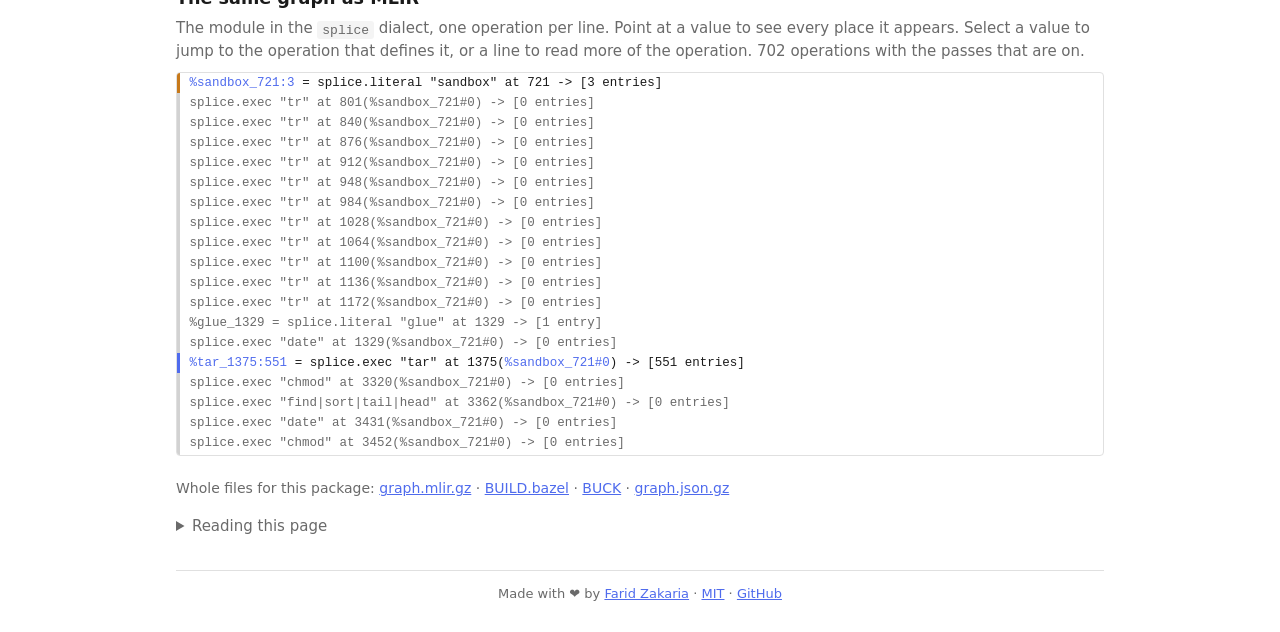
==== commit 9685306b: "Switch passes on and off in the explorer The explorer had one button, which ran every pass in order." ====
--- a/site/index.html
+++ b/site/index.html
@@ -48,42 +48,37 @@
 
     <p class="intro">
       <strong class="lede">Any Nix build, as genrules.</strong> A build recorded by
-      <a href="https://rewindvm.dev">Rewind</a> is cut wherever the builder calls
-      <code>execve</code>. Every file a process group writes becomes an SSA value in an
-      <a href="https://mlir.llvm.org">MLIR</a> dialect, dead processes are eliminated, each
-      survivor is replayed alone against the recording, and what is left is lowered to one
-      <code>genrule</code> per group, whose <code>cmd</code> is the command line that was
-      recorded. There are no rules for C or autotools here.
+      <a href="https://rewindvm.dev">Rewind</a> is cut at every command it ran. Each command
+      becomes one build rule that runs the command line that was recorded, on the files the
+      command read. A compile reads as <code>cc_object</code> and a link as
+      <code>cc_binary</code>, but nothing here knows how to build C: the rules come from what
+      happened.
       <span class="claim">Nix, Bazel and Buck2 produce the same NAR.</span>
     </p>
     <p class="examples muted">Try: <span id="packages"></span></p>
 
     <p class="muted" id="stats" aria-live="polite">Loading the recording.</p>
 
-    <h2>Every process group, in the order it ran</h2>
+    <h2>Every command, in the order it ran</h2>
     <p class="muted caption">
-      One cell per group. Most of a build only looks at the filesystem, or writes files nothing
-      reads. Marking <code>splice.exec</code> as <code>Pure</code> lets MLIR delete those.
+      One cell per command or pipeline. The build is a graph in an
+      <a href="https://mlir.llvm.org">MLIR</a> dialect, and each switch below is a pass over
+      it. Switch them on in any combination and watch what is left to run.
     </p>
-    <div class="controls">
-      <button id="eliminate" type="button" aria-pressed="false">Run dead-code elimination</button>
-      <span class="legend">
-        <span class="key narrow"></span> replayed
-        <span class="key near"></span> given what a trace shows it touching
-        <span class="key wide"></span> given the whole tree
-        <span class="key literal"></span> recorded bytes
-        <span class="key dead"></span> dead
-      </span>
-    </div>
+    <div id="passes" class="controls" role="group" aria-label="Optimizer passes"></div>
+    <p class="muted caption" id="pass-text" aria-live="polite"></p>
+    <p class="legend">
+      <span class="key narrow"></span> replayed
+      <span class="key near"></span> given what a trace shows it touching
+      <span class="key wide"></span> given the whole tree
+      <span class="key copy"></span> raised to copies
+      <span class="key folded"></span> folded to constants
+      <span class="key literal"></span> recorded bytes
+      <span class="key dead"></span> dead
+    </p>
     <div id="timeline" role="list" aria-label="Process groups"></div>
-    <p class="muted caption">
-      Elimination is the one MLIR pass that runs, and it is the stock canonicalizer deleting
-      operations whose results have no uses. How much of the tree a group is given, and which
-      files fall back to recorded bytes, was settled earlier by replaying each group, and is
-      already in the module when it is imported.
-    </p>
 
-    <h2 id="graph-title">The graph as recorded</h2>
+    <h2>The graph</h2>
     <p class="muted caption" id="graph-caption"></p>
     <div id="graph-scroll"><svg id="graph" role="img" aria-label="The build graph"></svg></div>
 
@@ -91,7 +86,7 @@
     <p class="muted caption">
       The module in the <code>splice</code> dialect, one operation per line. Point at a value to
       see every place it appears. Select a value to jump to the operation that defines it, or a
-      line to read the whole operation. <span id="module-caption"></span>
+      line to read more of the operation. <span id="module-caption"></span>
     </p>
     <ol id="module" aria-label="The operations of the module"></ol>
 
@@ -113,7 +108,7 @@
       <a id="download-mlir" href="#">graph.mlir.gz</a> ·
       <a id="download-bazel" href="#">BUILD.bazel</a> ·
       <a id="download-buck" href="#">BUCK</a> ·
-      <a id="download-json" href="#">graph.json</a>
+      <a id="download-json" href="#">graph.json.gz</a>
     </p>
 
     <details id="help">
@@ -130,10 +125,18 @@
         opened is replayed once under a system call tracer and then given exactly the files,
         directories and listings the trace shows it touching. A file that differs on every run,
         such as a log with a timestamp in it, is <em>pinned</em>: the group still runs, and that
-        one file is taken from the recording. A group that cannot be reproduced at all, such as
-        hello's <code>make check</code>, whose test log never matches, is kept as
-        <em>recorded bytes</em>. A group is <em>dead</em> when no output depends on anything it
-        wrote.
+        one file is taken from the recording. A group is kept as <em>recorded bytes</em> when
+        it cannot be reproduced at all, or when the only thing of it that a later step reads is
+        pinned. hello's <code>make check</code> is one: the install step looks at its test log
+        and at nothing else it wrote, so the tests do not run again. A group is <em>dead</em>
+        when no output depends on anything it wrote.
+      </p>
+      <p>
+        Three passes then remove work that computes nothing. A group is <em>folded to
+        constants</em> when all a later step reads of it is directories, symlinks or empty
+        files, and <em>raised to copies</em> when every file a later step reads of it has the
+        bytes of a file it was given. Neither runs in the generated build. Each rewrite leaves
+        every file version with its recorded bytes, which is all the proof needs.
       </p>
       <p>
         A rule's <code>cmd</code> is the recorded command line, handed to
--- a/site/style.css
+++ b/site/style.css
@@ -16,6 +16,8 @@
   --traced: #2f8f83;
   --wide: #8250df;
   --literal: #c7791a;
+  --copy: #b8527a;
+  --folded: #6f7f93;
   --dead: #d2d2d2;
 }
 @media (prefers-color-scheme: dark) {
@@ -30,6 +32,8 @@
     --traced: #5fc2b5;
     --wide: #c4a7f5;
     --literal: #e0a04a;
+    --copy: #e58fb1;
+    --folded: #9aa9bd;
     --dead: #3d4048;
   }
 }
@@ -199,6 +203,12 @@
 .literal {
   background: var(--literal);
 }
+.copy {
+  background: var(--copy);
+}
+.folded {
+  background: var(--folded);
+}
 .dead {
   background: var(--dead);
 }
@@ -209,11 +219,51 @@
   background-image: linear-gradient(135deg, transparent 55%, var(--literal) 55%);
 }
 
-/* After elimination the dead cells shrink away and the rest keep their
-   place, so the survivors can be found where they ran. */
-#timeline.eliminated .cell.dead {
+/* A group that no longer runs shrinks away and the rest keep their place,
+   so the survivors can be found where they ran. A group that became copies
+   or constants keeps its color, a dead one fades as well. */
+#timeline .cell.gone {
+  transform: scale(0.45);
+}
+#timeline .cell.gone.dead {
   opacity: 0.12;
-  transform: scale(0.45);
+}
+
+/* The switches: one per pass, pressed when the pass is on, then the two
+   buttons that set them all at once. */
+#passes {
+  display: flex;
+  flex-wrap: wrap;
+  gap: 0.4rem;
+}
+#passes button {
+  font: inherit;
+  font-size: 14px;
+  padding: 0.3rem 0.7rem;
+  color: var(--fg);
+  background: var(--bg);
+  border: 1px solid var(--line);
+  border-radius: 4px;
+  cursor: pointer;
+}
+#passes button.pass[aria-pressed="true"] {
+  color: var(--bg);
+  background: var(--accent);
+  border-color: var(--accent);
+}
+#passes button.every {
+  color: var(--accent);
+  border-color: transparent;
+}
+#passes button.pass + button.every {
+  margin-left: 0.6rem;
+}
+#passes button.every:disabled {
+  color: var(--muted);
+  cursor: default;
+}
+#pass-text strong {
+  color: var(--fg);
 }
 
 /* The graph scrolls sideways when a build has a long chain. */
@@ -232,8 +282,8 @@
   stroke-width: 1.2;
 }
 
-/* An edge into an eliminated operation is drawn fainter. */
-#graph .edge.dead {
+/* An edge into an operation the next pass removes is drawn fainter. */
+#graph .edge.doomed {
   stroke-dasharray: 2 3;
   opacity: 0.6;
 }
@@ -298,11 +348,20 @@
   stroke: var(--literal);
   stroke-dasharray: 4 3;
 }
-#graph .node.dead rect {
+#graph .node.doomed rect {
   stroke: var(--dead);
 }
-#graph .node.dead text {
+#graph .node.doomed text {
   fill: var(--muted);
+}
+#graph .node.copy rect {
+  stroke: var(--copy);
+  stroke-dasharray: 1 3;
+  stroke-linecap: round;
+}
+#graph .node.folded rect {
+  stroke: var(--folded);
+  stroke-dasharray: 4 3;
 }
 #graph .node.output rect {
   stroke: var(--fg);
@@ -360,7 +419,13 @@
 #module .op.output {
   border-left-color: var(--fg);
 }
-#module .op.dead {
+#module .op.copy {
+  border-left-color: var(--copy);
+}
+#module .op.folded {
+  border-left-color: var(--folded);
+}
+#module .op.doomed {
   border-left-color: var(--dead);
   color: var(--muted);
 }
@@ -371,14 +436,14 @@
   border-radius: 2px;
   cursor: pointer;
 }
-#module .op.dead .value {
+#module .op.doomed .value {
   color: inherit;
 }
 .value.same {
   background: var(--accent);
   color: var(--bg);
 }
-#module .op.dead .value.same {
+#module .op.doomed .value.same {
   color: var(--bg);
 }
 
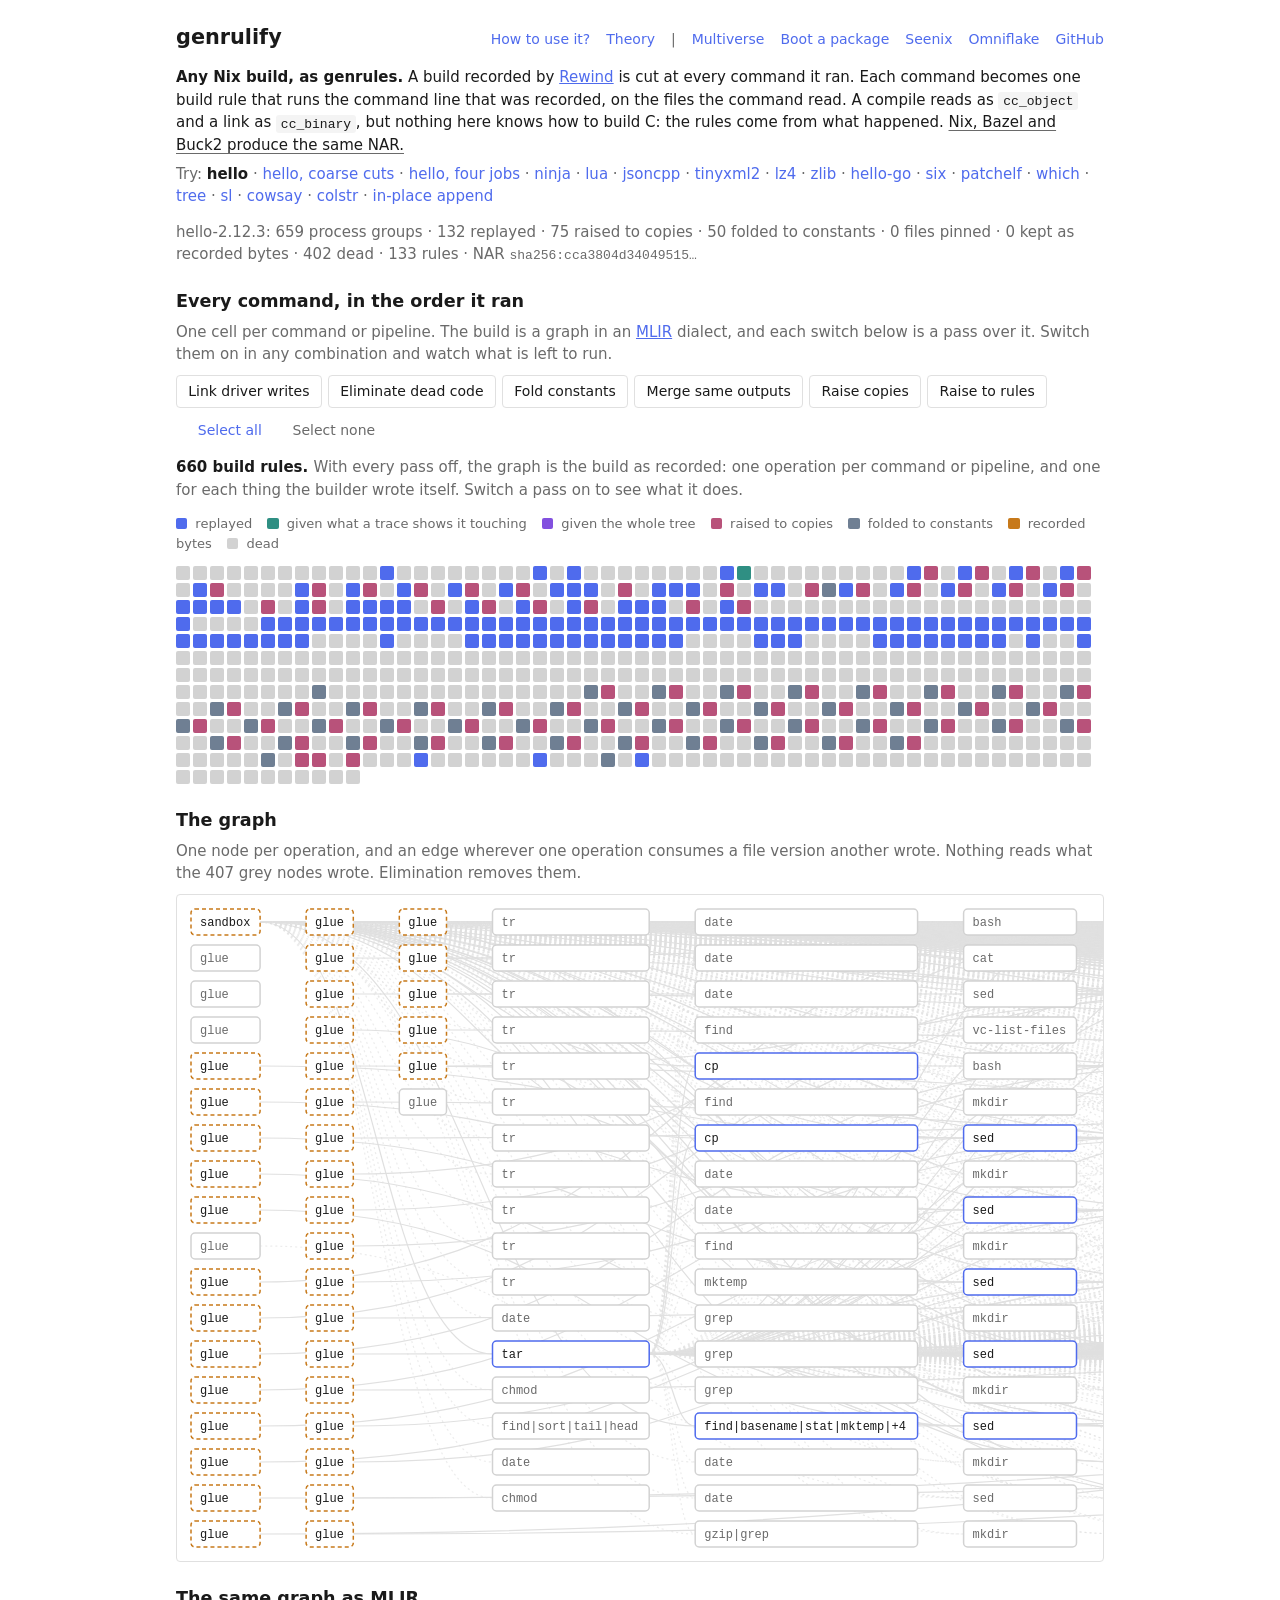
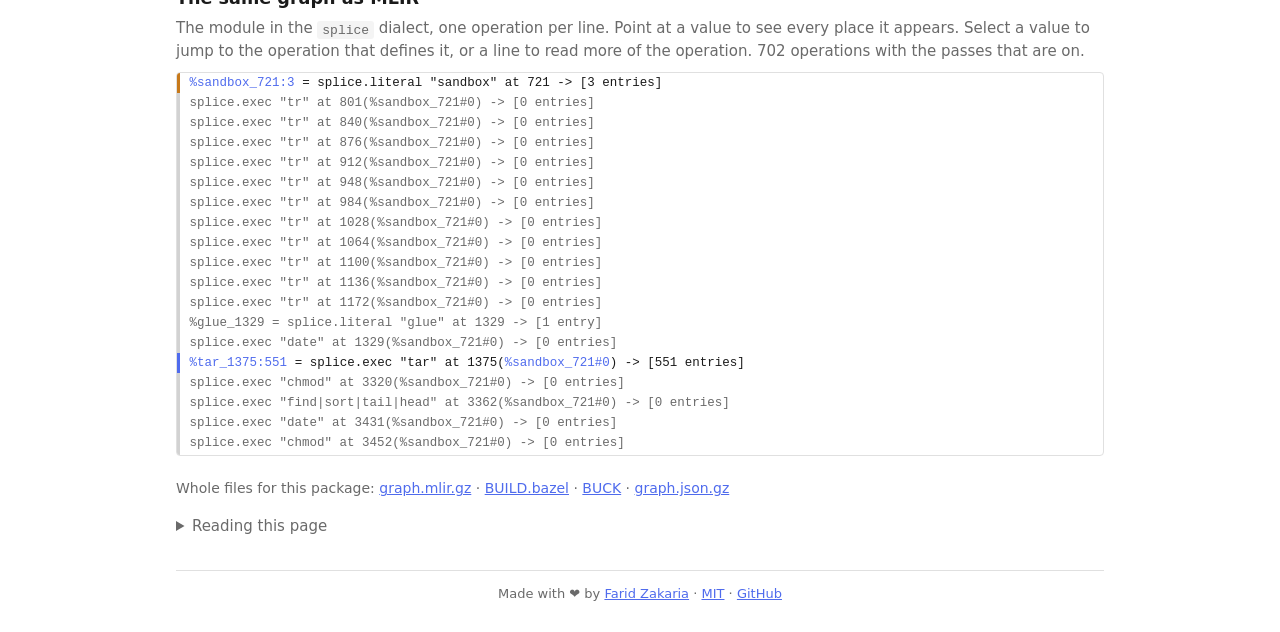
==== commit 918db535: "Document package and live project conversion Give both conversion workflows a page in the site navig" ====
--- a/site/index.html
+++ b/site/index.html
@@ -29,7 +29,9 @@
     <header class="site">
       <h1><a href=".">genrulify</a></h1>
       <nav class="site">
+        <a href="how-to.html">How to use it?</a>
         <a href="theory.html">Theory</a>
+        <span class="muted" aria-hidden="true">|</span>
         <a href="https://nixmultiverse.com/" title="every version of every package nixpkgs ever shipped">
           Multiverse
         </a>
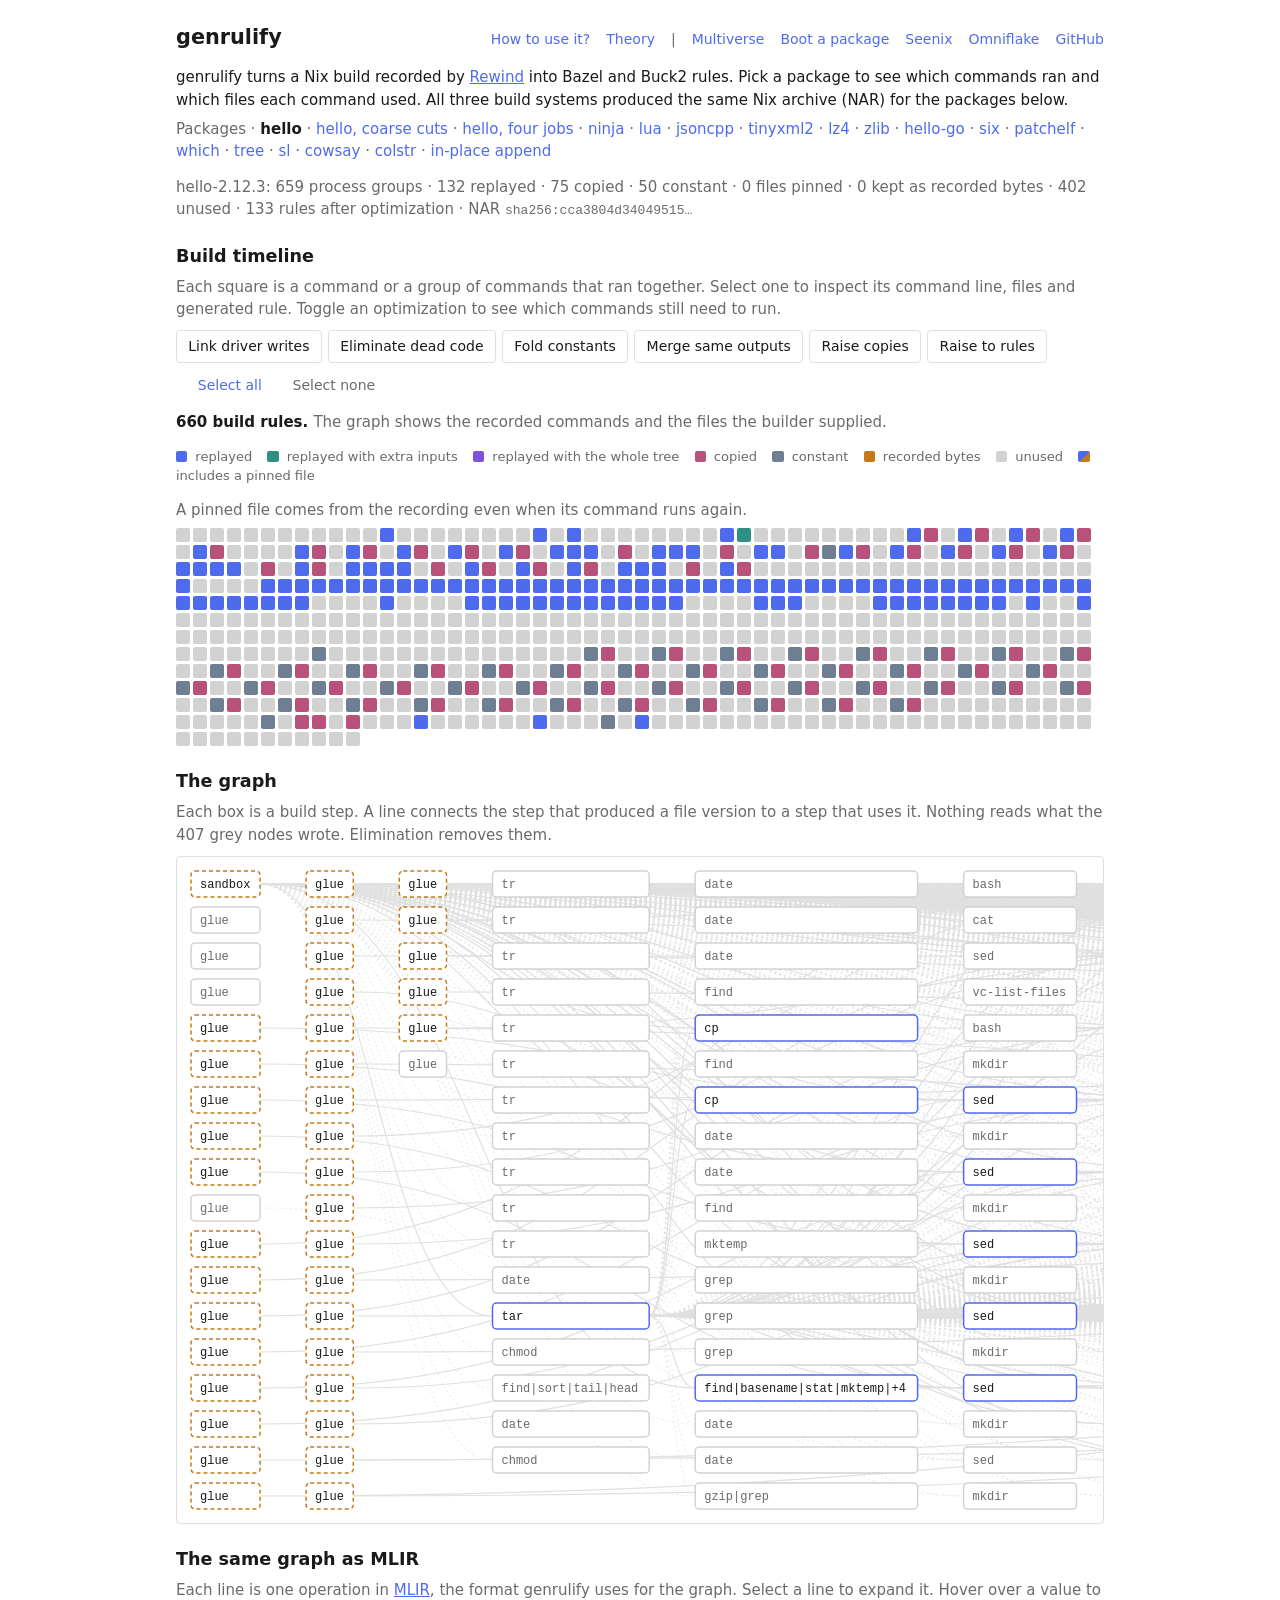
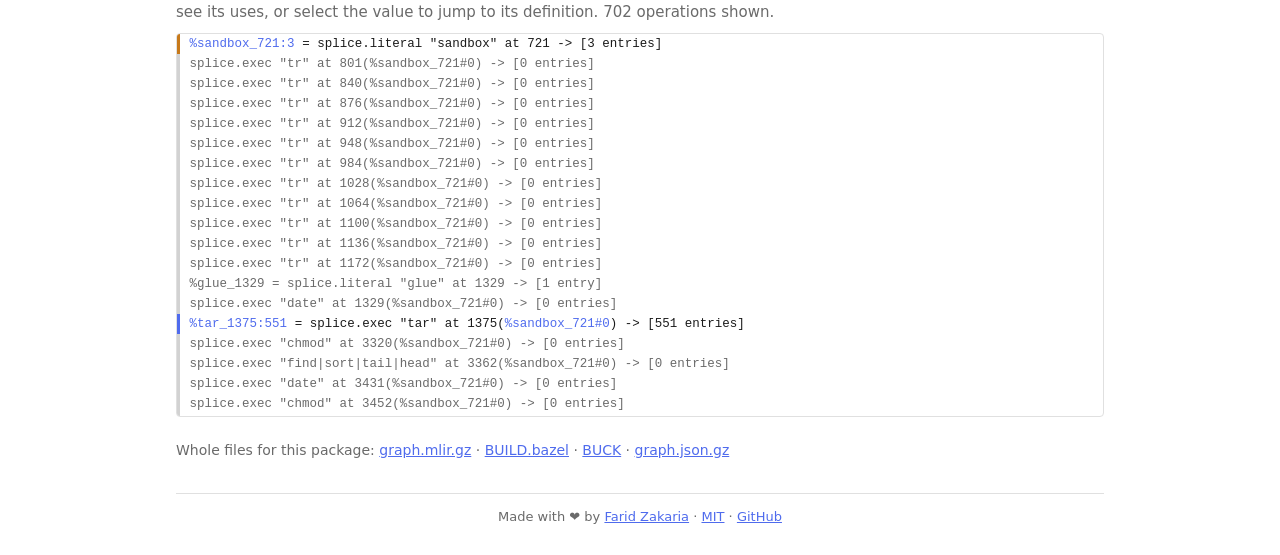
==== commit f7a52e4a: "Shorten the build explorer instructions Explain the colors and controls where readers use them. Move" ====
--- a/site/index.html
+++ b/site/index.html
@@ -6,7 +6,7 @@
     <title>genrulify</title>
     <meta
       name="description"
-      content="Compile a recorded Nix build into Bazel and Buck2 genrules, one per process group, and get the same NAR out of all three."
+      content="Explore the commands in a recorded Nix build and the Bazel and Buck2 rules that reproduce its output."
     />
     <link
       rel="icon"
@@ -20,7 +20,7 @@
     <meta property="og:title" content="genrulify — any Nix build, as genrules" />
     <meta
       property="og:description"
-      content="A recorded Nix build, cut at every execve, versioned as SSA over files, and lowered to one Bazel or Buck2 genrule per process group."
+      content="See which commands run again, which files they use, and how the generated rules reproduce a Nix package."
     />
 
     <link rel="stylesheet" href="style.css" />
@@ -49,35 +49,34 @@
     </header>
 
     <p class="intro">
-      <strong class="lede">Any Nix build, as genrules.</strong> A build recorded by
-      <a href="https://rewindvm.dev">Rewind</a> is cut at every command it ran. Each command
-      becomes one build rule that runs the command line that was recorded, on the files the
-      command read. A compile reads as <code>cc_object</code> and a link as
-      <code>cc_binary</code>, but nothing here knows how to build C: the rules come from what
-      happened.
-      <span class="claim">Nix, Bazel and Buck2 produce the same NAR.</span>
+      genrulify turns a Nix build recorded by <a href="https://rewindvm.dev">Rewind</a>
+      into Bazel and Buck2 rules. Pick a package to see which commands ran and which
+      files each command used. All three build systems produced the same Nix archive
+      (NAR) for the packages below.
     </p>
-    <p class="examples muted">Try: <span id="packages"></span></p>
+    <p class="examples muted">Packages · <span id="packages"></span></p>
 
     <p class="muted" id="stats" aria-live="polite">Loading the recording.</p>
 
-    <h2>Every command, in the order it ran</h2>
+    <h2>Build timeline</h2>
     <p class="muted caption">
-      One cell per command or pipeline. The build is a graph in an
-      <a href="https://mlir.llvm.org">MLIR</a> dialect, and each switch below is a pass over
-      it. Switch them on in any combination and watch what is left to run.
+      Each square is a command or a group of commands that ran together. Select one to
+      inspect its command line, files and generated rule. Toggle an optimization to see
+      which commands still need to run.
     </p>
     <div id="passes" class="controls" role="group" aria-label="Optimizer passes"></div>
     <p class="muted caption" id="pass-text" aria-live="polite"></p>
     <p class="legend">
       <span class="key narrow"></span> replayed
-      <span class="key near"></span> given what a trace shows it touching
-      <span class="key wide"></span> given the whole tree
-      <span class="key copy"></span> raised to copies
-      <span class="key folded"></span> folded to constants
+      <span class="key near"></span> replayed with extra inputs
+      <span class="key wide"></span> replayed with the whole tree
+      <span class="key copy"></span> copied
+      <span class="key folded"></span> constant
       <span class="key literal"></span> recorded bytes
-      <span class="key dead"></span> dead
+      <span class="key dead"></span> unused
+      <span class="key pinned"></span> includes a pinned file
     </p>
+    <p class="muted caption">A pinned file comes from the recording even when its command runs again.</p>
     <div id="timeline" role="list" aria-label="Process groups"></div>
 
     <h2>The graph</h2>
@@ -86,9 +85,9 @@
 
     <h2>The same graph as MLIR</h2>
     <p class="muted caption">
-      The module in the <code>splice</code> dialect, one operation per line. Point at a value to
-      see every place it appears. Select a value to jump to the operation that defines it, or a
-      line to read more of the operation. <span id="module-caption"></span>
+      Each line is one operation in <a href="https://mlir.llvm.org">MLIR</a>, the format
+      genrulify uses for the graph. Select a line to expand it. Hover over a value to
+      see its uses, or select the value to jump to its definition. <span id="module-caption"></span>
     </p>
     <ol id="module" aria-label="The operations of the module"></ol>
 
@@ -113,51 +112,6 @@
       <a id="download-json" href="#">graph.json.gz</a>
     </p>
 
-    <details id="help">
-      <summary class="muted">Reading this page</summary>
-      <p>
-        A <em>cut</em> starts where the builder, or a subshell it forked, calls
-        <code>execve</code>. Cuts that share a pipe or ran at the same time form a
-        <em>group</em>. The filesystem is snapshotted before and after each group, and the
-        difference is what the group wrote.
-      </p>
-      <p>
-        A group is <em>replayed</em> when running it alone in a sandbox, given only its recorded
-        inputs, leaves files with the recorded hashes. A group that needs more than the files it
-        opened is replayed once under a system call tracer and then given exactly the files,
-        directories and listings the trace shows it touching. A file that differs on every run,
-        such as a log with a timestamp in it, is <em>pinned</em>: the group still runs, and that
-        one file is taken from the recording. A group is kept as <em>recorded bytes</em> when
-        it cannot be reproduced at all, or when the only thing of it that a later step reads is
-        pinned. hello's <code>make check</code> is one: the install step looks at its test log
-        and at nothing else it wrote, so the tests do not run again. A group is <em>dead</em>
-        when no output depends on anything it wrote.
-      </p>
-      <p>
-        Three passes then remove work that computes nothing. A group is <em>folded to
-        constants</em> when all a later step reads of it is directories, symlinks or empty
-        files, and <em>raised to copies</em> when every file a later step reads of it has the
-        bytes of a file it was given. Neither runs in the generated build. Each rewrite leaves
-        every file version with its recorded bytes, which is all the proof needs.
-      </p>
-      <p>
-        A rule's <code>cmd</code> is the recorded command line, handed to
-        <code>sandbox.sh</code>, a shell script that ships in the generated workspace. The
-        script puts the rule's inputs back at the paths the command saw, runs the command, and
-        fails the rule unless every output has the recorded hash. The BUILD.bazel and BUCK tabs
-        show the rule for whichever node is selected.
-      </p>
-      <p>
-        The graph recomputes the build that was recorded. It is not an incremental build for
-        edited sources: change an input and the recording no longer describes the build.
-      </p>
-      <p>
-        Why a graph in which every node passed its replay check has to produce the recorded
-        output, under any scheduler, is written up in
-        <a href="theory.html#composition">the theory behind the genrules</a>.
-      </p>
-    </details>
-
     <footer class="muted">
       Made with ❤️ by
       <a href="https://fzakaria.com">Farid Zakaria</a>
--- a/site/style.css
+++ b/site/style.css
@@ -100,14 +100,6 @@
   border-radius: 3px;
   padding: 0.1rem 0.3rem;
 }
-.lede {
-  font-weight: 600;
-}
-.claim {
-  text-decoration: underline var(--muted);
-  text-decoration-thickness: 1px;
-  text-underline-offset: 3px;
-}
 .intro,
 .examples,
 .caption {
@@ -215,6 +207,10 @@
 
 /* A replayed group with files pinned to the recording keeps its color and
    gains a corner of the literal color. */
+.key.pinned {
+  background-color: var(--narrow);
+}
+.key.pinned,
 .cell.pinned {
   background-image: linear-gradient(135deg, transparent 55%, var(--literal) 55%);
 }
@@ -507,12 +503,6 @@
   margin-top: 1.4rem;
   font-size: 14px;
 }
-#help {
-  margin-top: 1rem;
-}
-#help summary {
-  cursor: pointer;
-}
 footer {
   margin-top: 2rem;
   padding: 0.8rem 0;
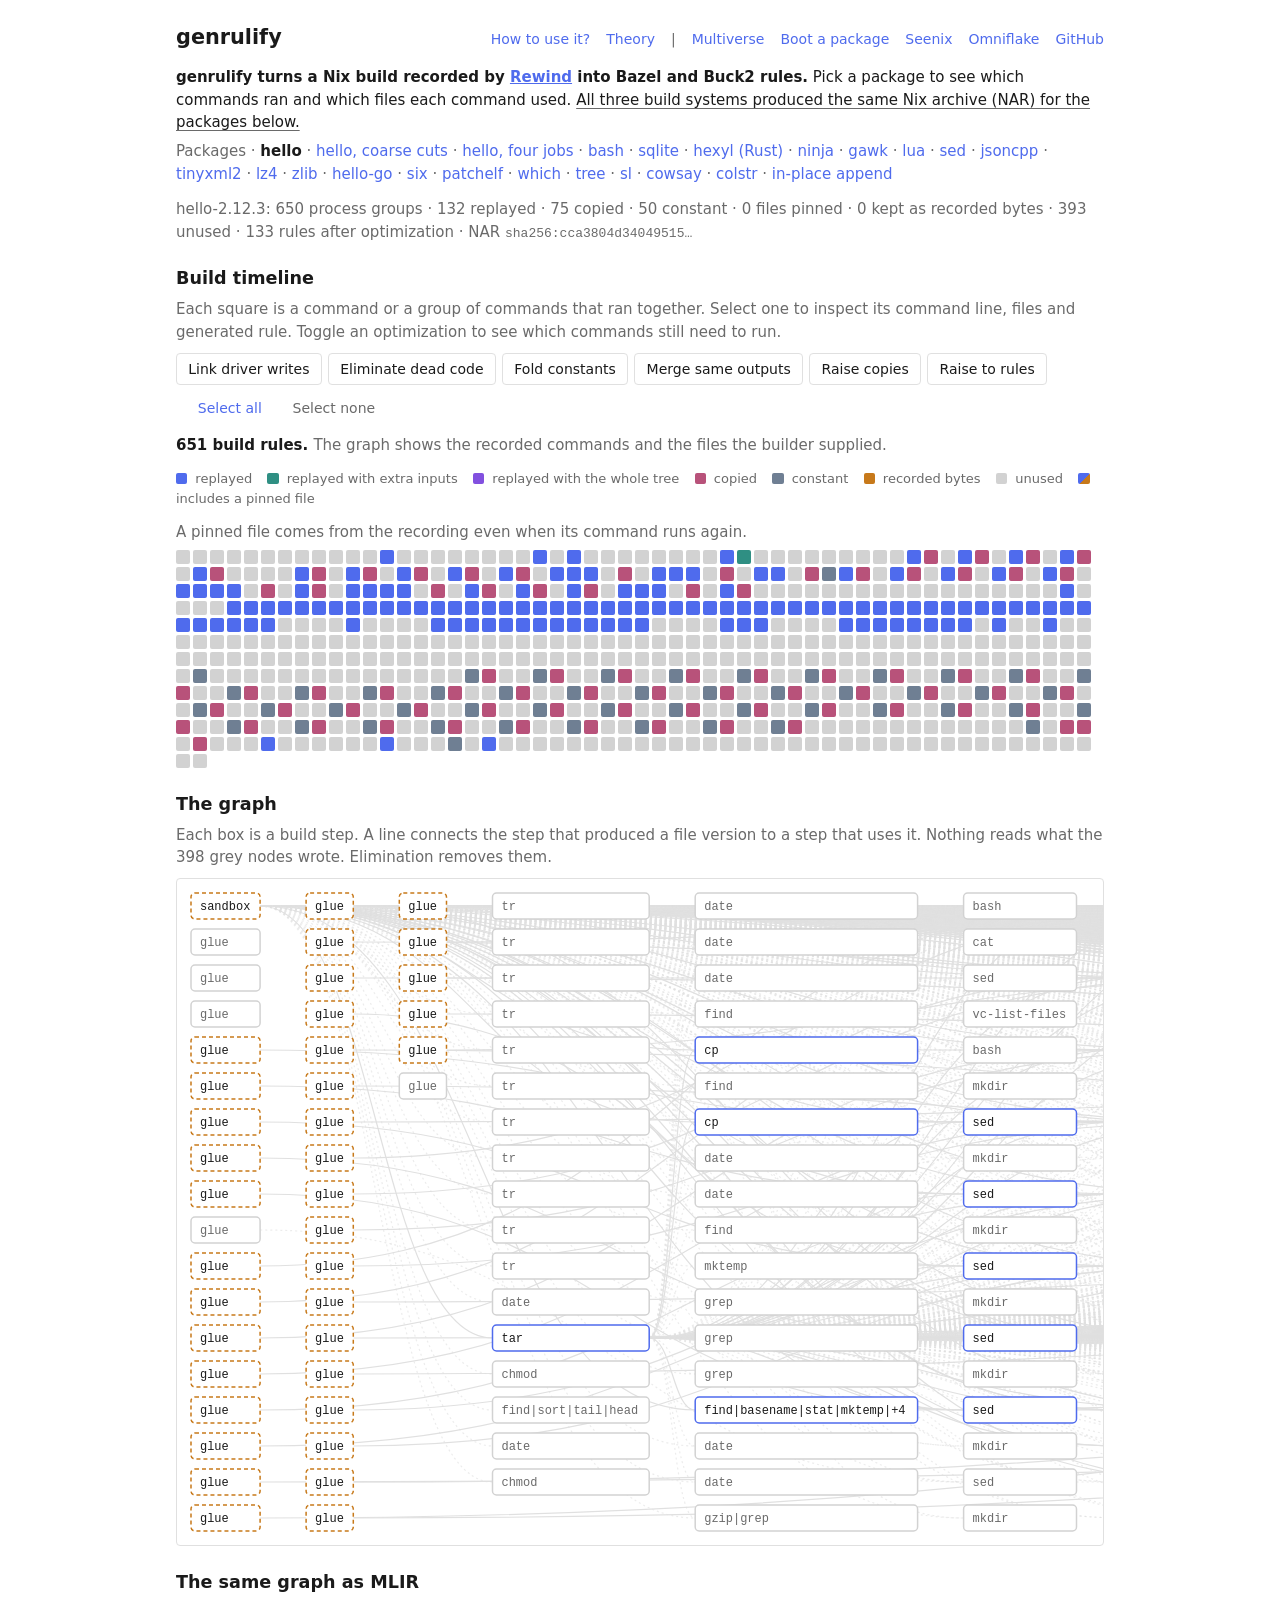
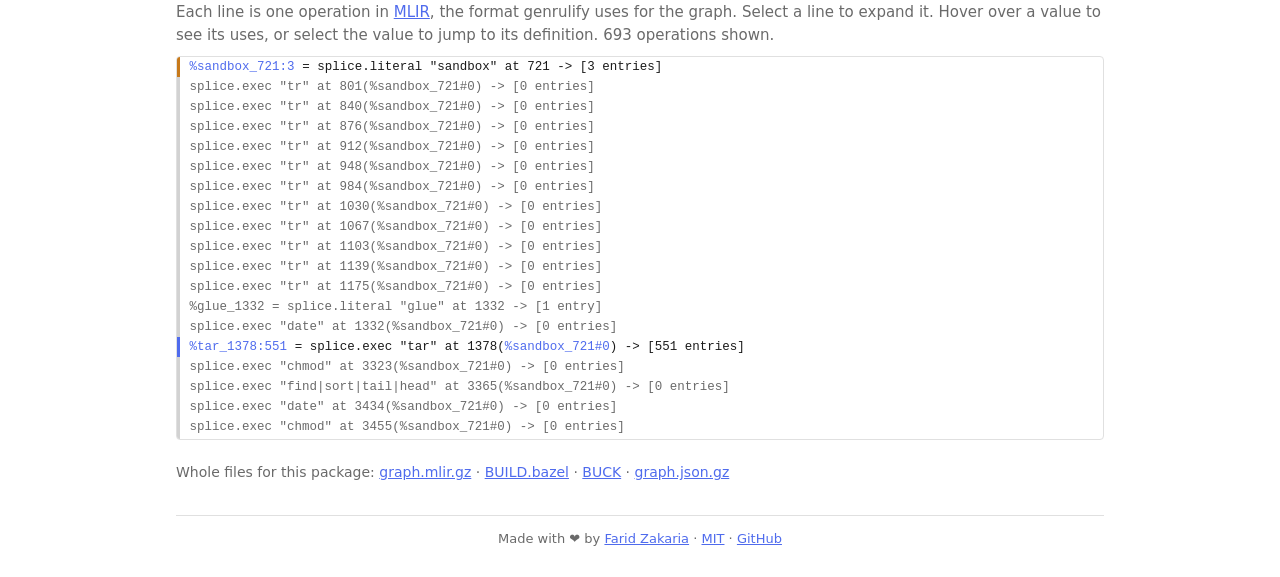
==== commit a1d3e630: "Mark the lede and the claim of the explorer intro The sibling sites open with one bold sentence and " ====
--- a/site/index.html
+++ b/site/index.html
@@ -49,10 +49,11 @@
     </header>
 
     <p class="intro">
-      genrulify turns a Nix build recorded by <a href="https://rewindvm.dev">Rewind</a>
-      into Bazel and Buck2 rules. Pick a package to see which commands ran and which
-      files each command used. All three build systems produced the same Nix archive
-      (NAR) for the packages below.
+      <strong class="lede">genrulify turns a Nix build recorded by
+      <a href="https://rewindvm.dev">Rewind</a> into Bazel and Buck2 rules.</strong>
+      Pick a package to see which commands ran and which files each command used.
+      <span class="claim">All three build systems produced the same Nix archive (NAR)
+      for the packages below.</span>
     </p>
     <p class="examples muted">Packages · <span id="packages"></span></p>
 
--- a/site/style.css
+++ b/site/style.css
@@ -100,6 +100,19 @@
   border-radius: 3px;
   padding: 0.1rem 0.3rem;
 }
+/* The opening sentence and the closing claim, marked as on the sibling
+   sites. */
+.lede {
+  font-weight: 600;
+}
+.lede a {
+  font-weight: inherit;
+}
+.claim {
+  text-decoration: underline var(--muted);
+  text-decoration-thickness: 1px;
+  text-underline-offset: 3px;
+}
 .intro,
 .examples,
 .caption {
